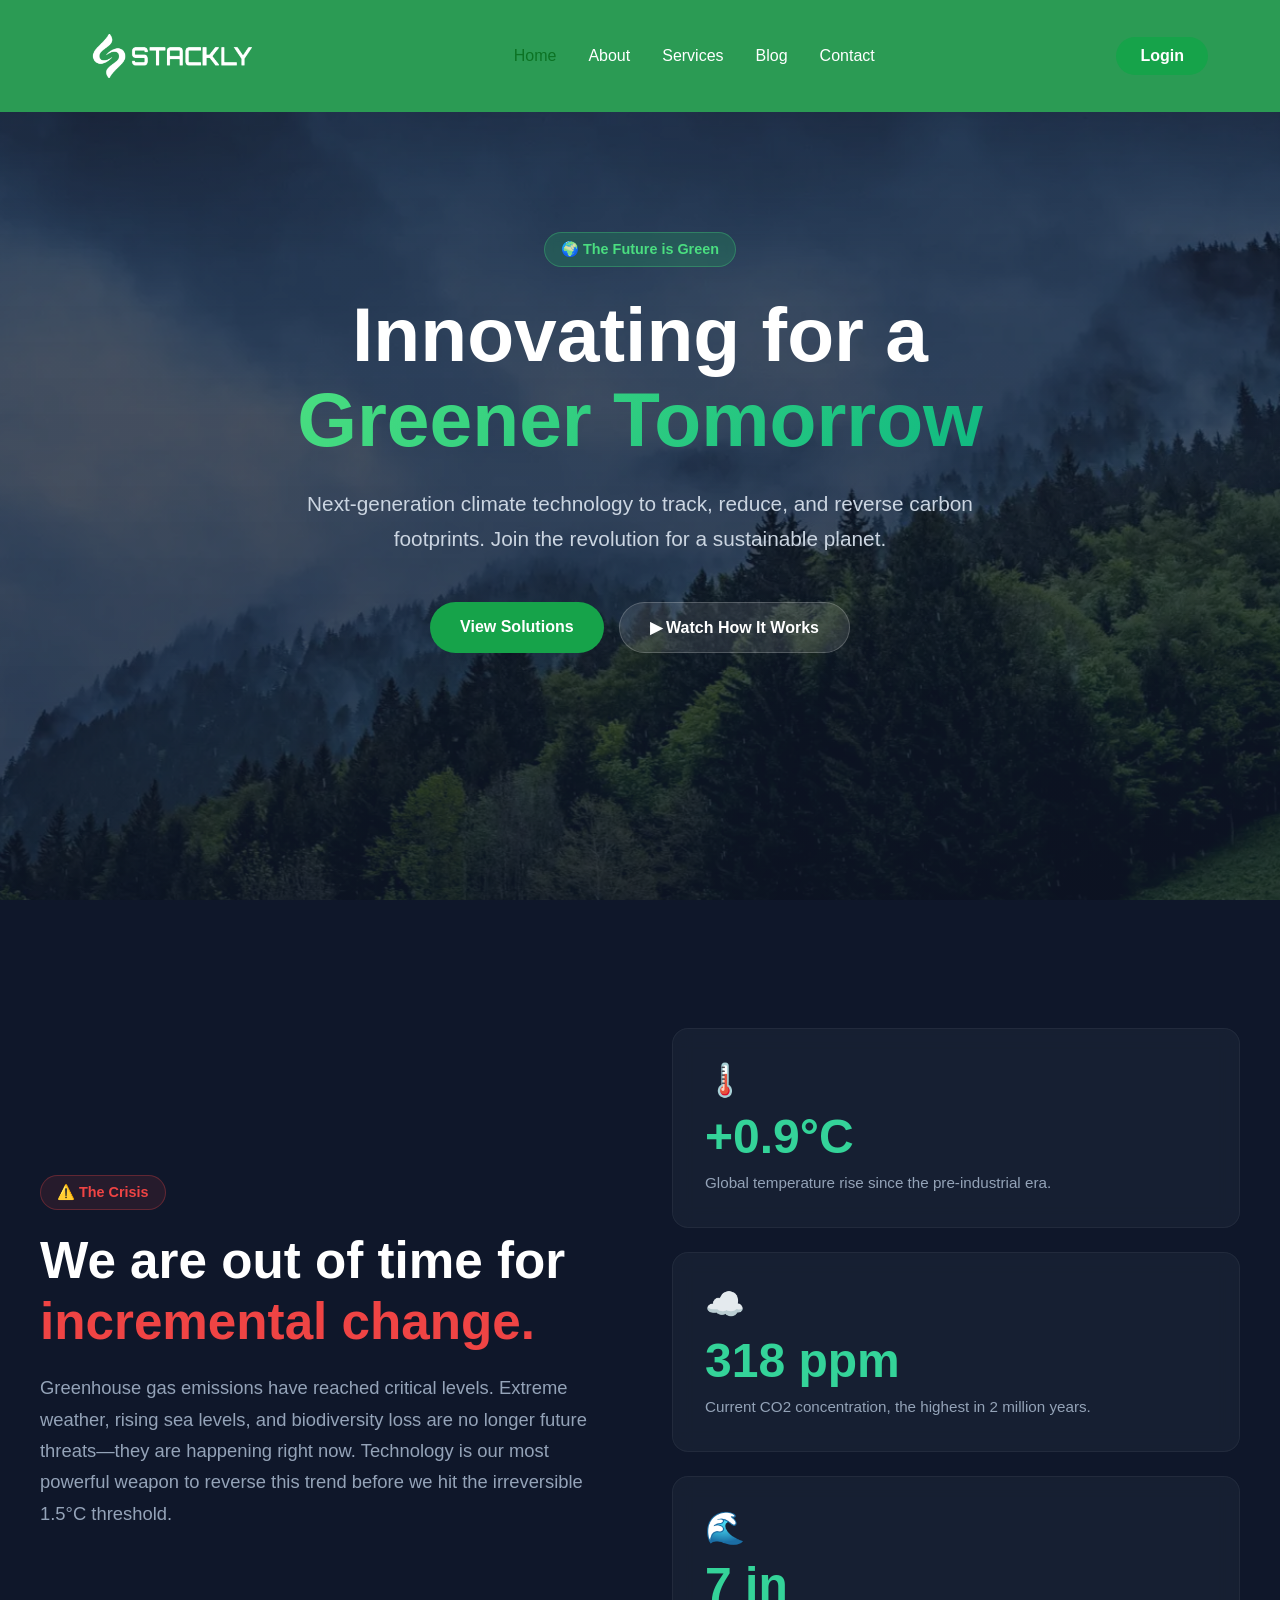
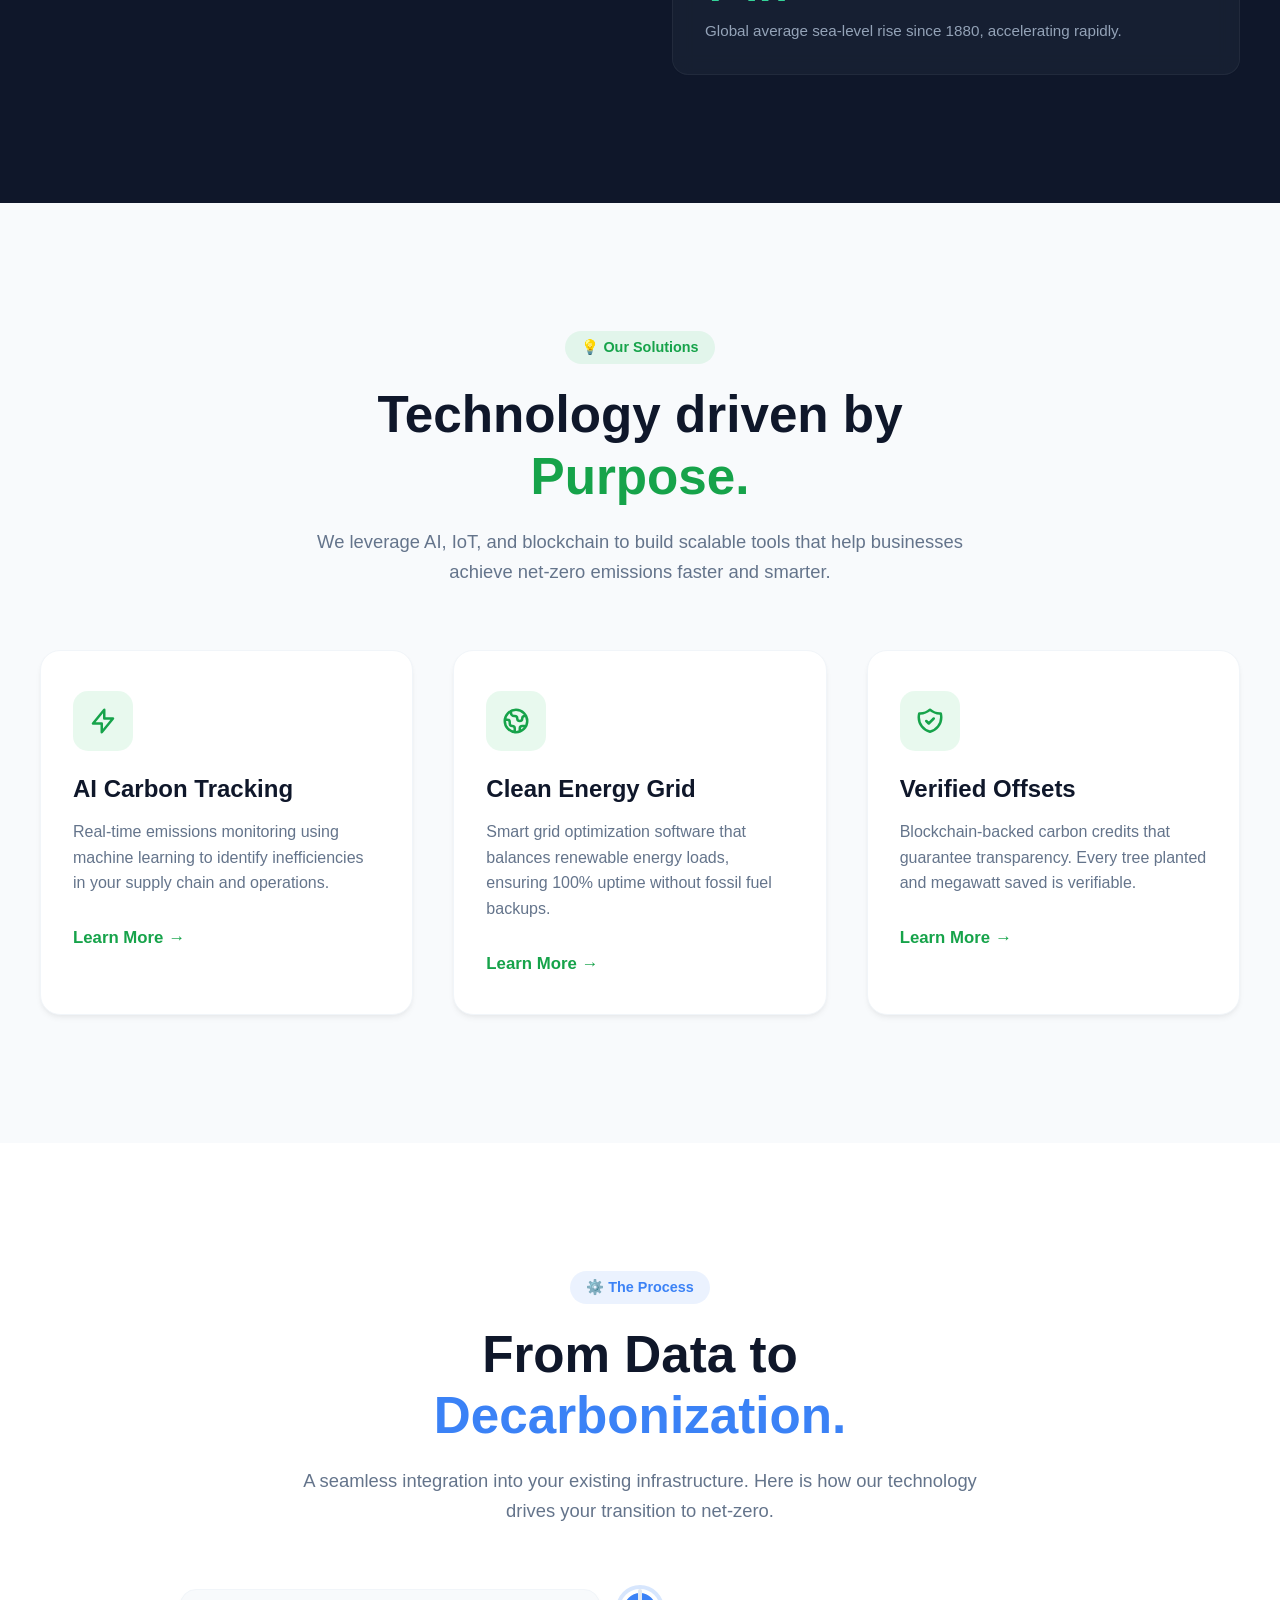
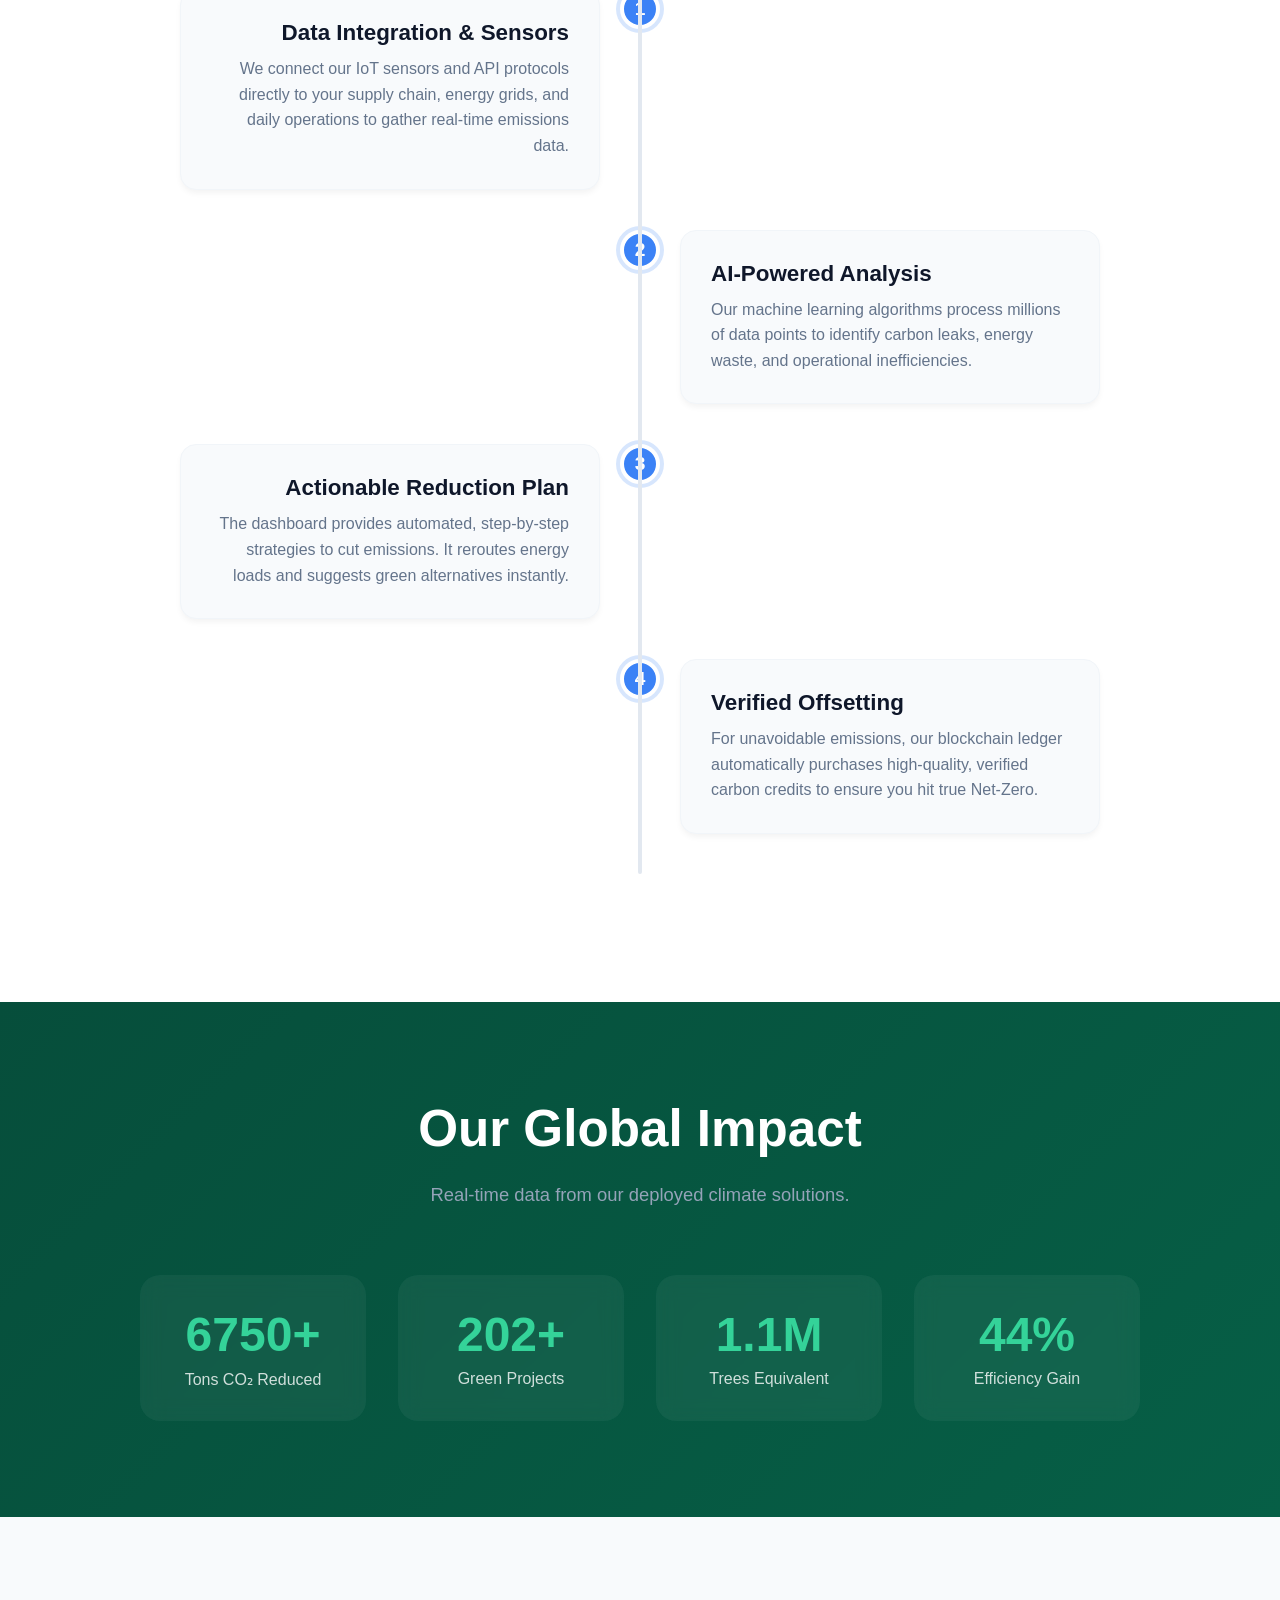
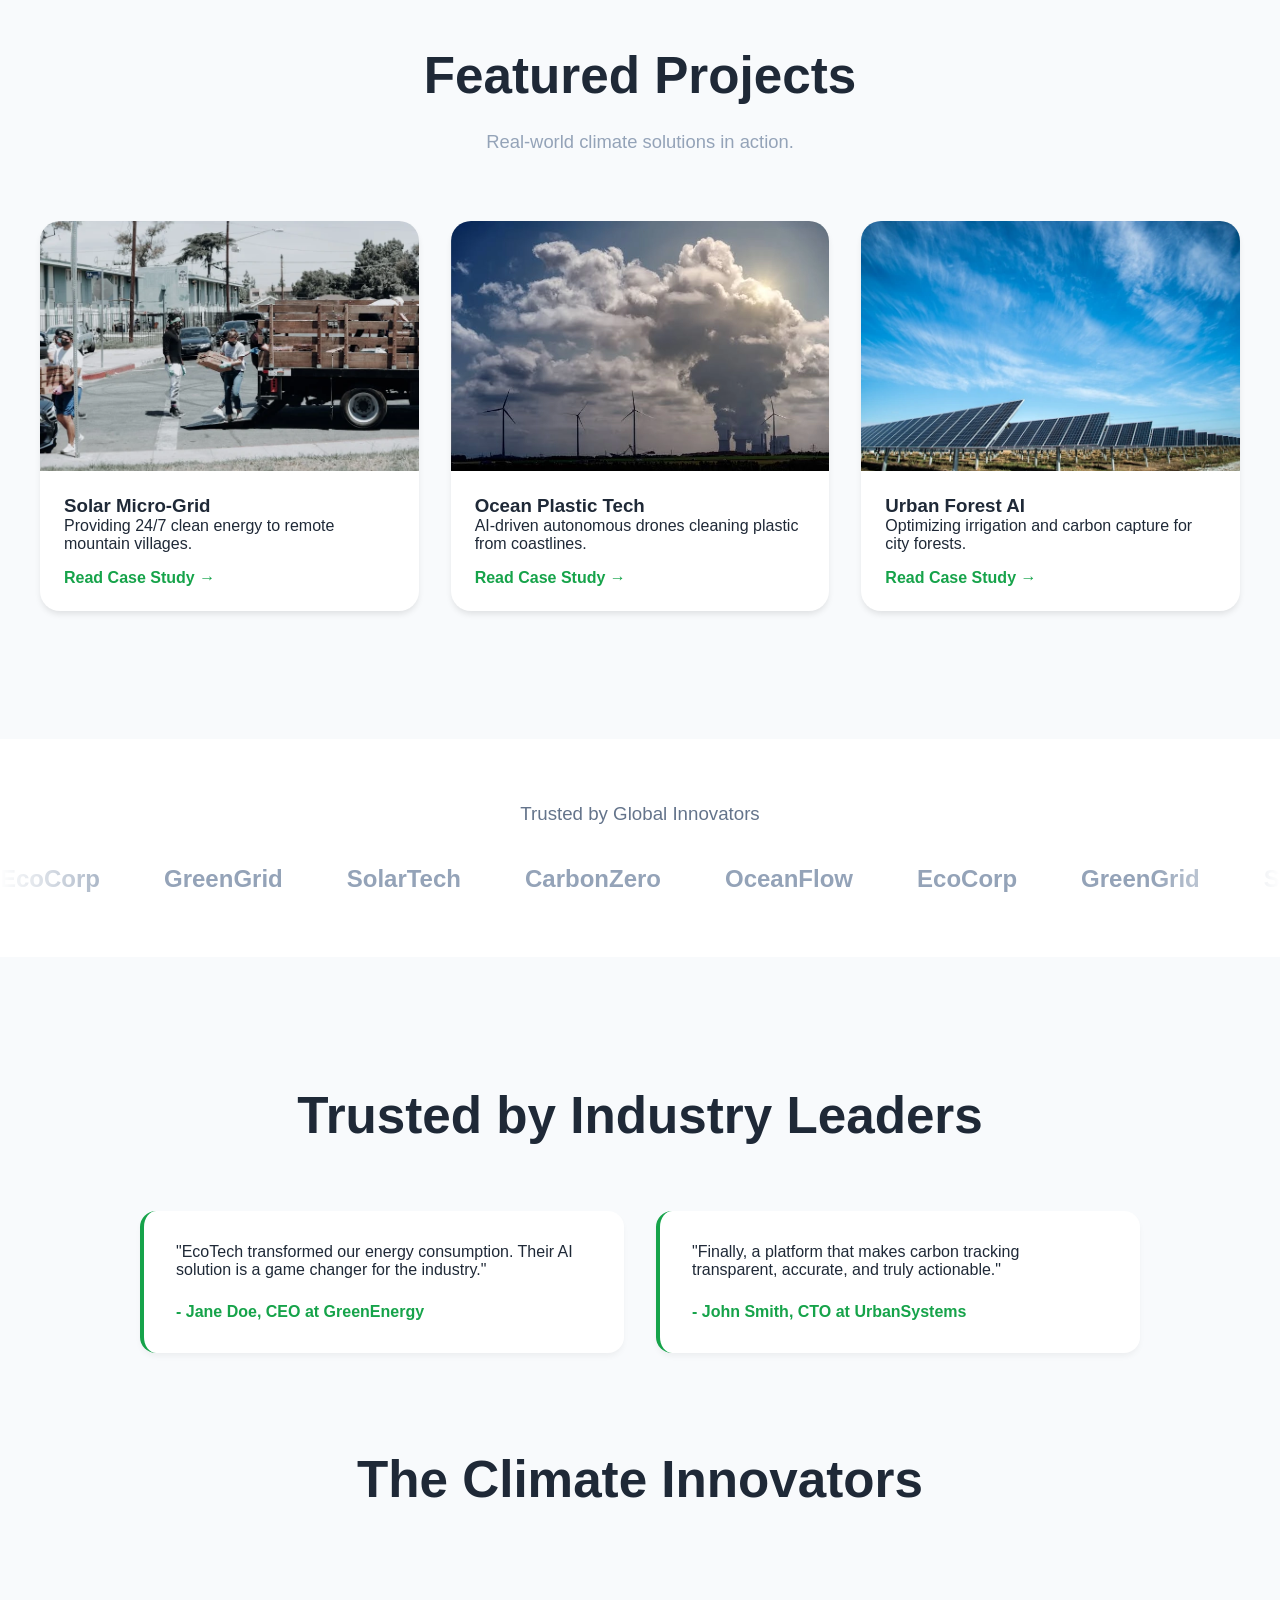
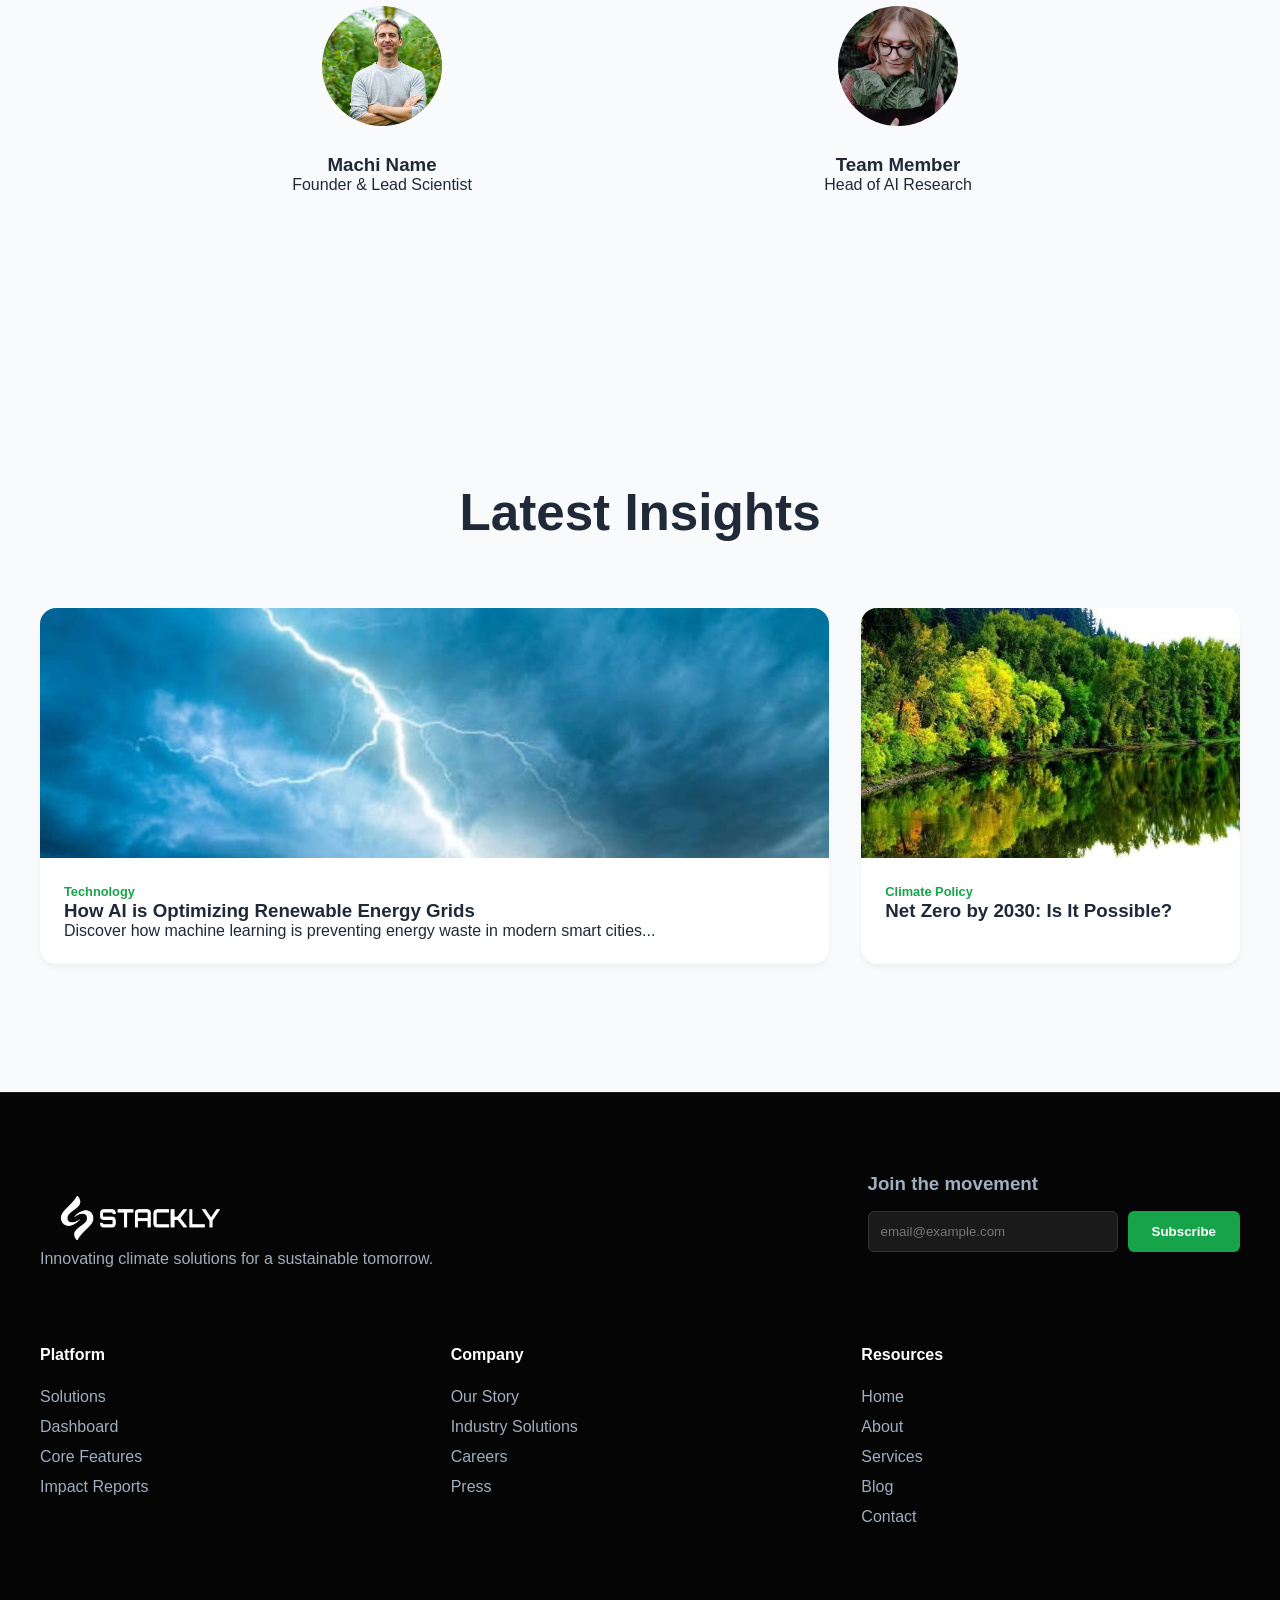
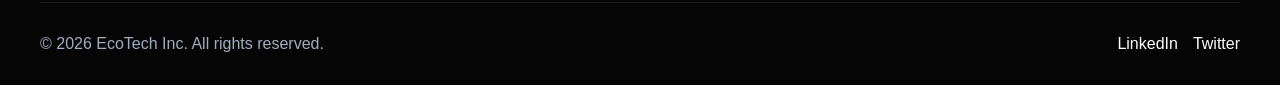
==== index.html @ 602ff300 "Climate Technology" ====
<!DOCTYPE html>
<html lang="en">

<head>
  <meta charset="UTF-8">
  <meta name="viewport" content="width=device-width, initial-scale=1.0">
  <title>ClimateTech | Green Future</title>
  <link rel="stylesheet" href="style.css">
</head>

<body>

  <nav id="navbar">
    <div class="nav-container">
      <a href="index.html" class="logo-container">
        <img src="./asset/Greenlogo.webp" alt="Company Logo" class="logo-img">
      </a>

      <ul class="nav-links">
        <li><a href="index.html" class="nav-link nav-activ">Home</a></li>
        <li><a href="about.html" class="nav-link">About</a></li>
        <li><a href="Services.html" class="nav-link">Services</a></li>
        <li><a href="blog.html" class="nav-link">Blog</a></li>
        <li><a href="Contact.html" class="nav-link">Contact</a></li>
      </ul>

      <a href="login.html" class="btn-primary desktop-btn">Login</a>

      <div class="hamburger" id="hamburger-btn">
        <div class="line"></div>
        <div class="line"></div>
        <div class="line"></div>
      </div>
    </div>

    <div class="mobile-menu" id="mobile-menu">
      <ul>
        <li><a href="index.html">Home</a></li>
        <li><a href="about.html">About</a></li>
        <li><a href="Services.html">Services</a></li>
        <li><a href="blog.html">Blog</a></li>
        <li><a href="Contact.html">Contact</a></li>
        <li><a href="#contact" class="btn-primary mobile-btn">Get Started</a></li>
      </ul>
    </div>
  </nav>


  <section class="hero-section" id="home">


    <div class="hero-bg-slider">

      <div class="slide active" style="background-image: url('./asset/Climate\ 1.webp');"></div>

      <div class="slide" style="background-image: url('./asset/Climate\ 2.webp');"></div>

      <div class="slide" style="background-image: url('./asset/Climate\ 3.webp');"></div>


      <div class="overlay"></div>
    </div>


    <div class="hero-container" id="parallax-content">


      <div class="reveal-wrapper">
        <div class="badge reveal-element">🌍 The Future is Green</div>
      </div>

      <div class="reveal-wrapper">
        <h1 class="title reveal-element delay-1">
          Innovating for a <br />
          <span class="gradient-text">Greener Tomorrow</span>
        </h1>
      </div>

      <div class="reveal-wrapper">
        <p class="subtitle reveal-element delay-2">
          Next-generation climate technology to track, reduce, and reverse carbon footprints. Join the revolution for a
          sustainable planet.
        </p>
      </div>

      <div class="reveal-wrapper">
        <div class="hero-buttons reveal-element delay-3">
          <a href="404.html" class="btn btn-primary glow-effect">View Solutions</a>
          <a href="404.html" class="btn btn-glass">
            ▶ Watch How It Works
          </a>
        </div>
      </div>

    </div>
  </section>


  <section class="problem-section" id="impact">
    <div class="problem-container">


      <div class="problem-text scroll-reveal">
        <div class="badge-warning">⚠️ The Crisis</div>
        <h2 class="section-title">
          We are out of time for <br> <span class="text-red">incremental change.</span>
        </h2>
        <p class="section-description">
          Greenhouse gas emissions have reached critical levels. Extreme weather, rising sea levels, and biodiversity
          loss are no longer future threats—they are happening right now. Technology is our most powerful weapon to
          reverse this trend before we hit the irreversible 1.5°C threshold.
        </p>
      </div>


      <div class="problem-stats">


        <div class="stat-card scroll-reveal delay-1">
          <div class="stat-icon">🌡️</div>
          <div class="stat-number">
            +<span class="counter" data-target="1.2">0</span>°C
          </div>
          <p>Global temperature rise since the pre-industrial era.</p>
        </div>


        <div class="stat-card scroll-reveal delay-2">
          <div class="stat-icon">☁️</div>
          <div class="stat-number">
            <span class="counter" data-target="424">0</span> ppm
          </div>
          <p>Current CO2 concentration, the highest in 2 million years.</p>
        </div>


        <div class="stat-card scroll-reveal delay-3">
          <div class="stat-icon">🌊</div>
          <div class="stat-number">
            <span class="counter" data-target="10">0</span> in
          </div>
          <p>Global average sea-level rise since 1880, accelerating rapidly.</p>
        </div>

      </div>
    </div>
  </section>


  <section class="solutions-section" id="solutions">
    <div class="solutions-container">


      <div class="section-header scroll-reveal">
        <div class="badge-green">💡 Our Solutions</div>
        <h2 class="section-title text-dark">
          Technology driven by <span class="text-green">Purpose.</span>
        </h2>
        <p class="section-description text-gray">
          We leverage AI, IoT, and blockchain to build scalable tools that help businesses achieve net-zero emissions
          faster and smarter.
        </p>
      </div>


      <div class="solutions-grid">


        <div class="solution-card scroll-reveal delay-1">
          <div class="icon-wrapper">
            <svg fill="none" stroke="currentColor" viewBox="0 0 24 24" xmlns="http://www.w3.org/2000/svg">
              <path stroke-linecap="round" stroke-linejoin="round" stroke-width="2" d="M13 10V3L4 14h7v7l9-11h-7z">
              </path>
            </svg>
          </div>
          <h3>AI Carbon Tracking</h3>
          <p>Real-time emissions monitoring using machine learning to identify inefficiencies in your supply chain and
            operations.</p>
          <a href="404.html" class="learn-more">Learn More <span>→</span></a>
        </div>


        <div class="solution-card scroll-reveal delay-2">
          <div class="icon-wrapper">
            <svg fill="none" stroke="currentColor" viewBox="0 0 24 24" xmlns="http://www.w3.org/2000/svg">
              <path stroke-linecap="round" stroke-linejoin="round" stroke-width="2"
                d="M3.055 11H5a2 2 0 012 2v1a2 2 0 002 2 2 2 0 012 2v2.945M8 3.935V5.5A2.5 2.5 0 0010.5 8h.5a2 2 0 012 2 2 2 0 104 0 2 2 0 012-2h1.064M15 20.488V18a2 2 0 012-2h3.064M21 12a9 9 0 11-18 0 9 9 0 0118 0z">
              </path>
            </svg>
          </div>
          <h3>Clean Energy Grid</h3>
          <p>Smart grid optimization software that balances renewable energy loads, ensuring 100% uptime without fossil
            fuel backups.</p>
          <a href="404.html" class="learn-more">Learn More <span>→</span></a>
        </div>


        <div class="solution-card scroll-reveal delay-3">
          <div class="icon-wrapper">
            <svg fill="none" stroke="currentColor" viewBox="0 0 24 24" xmlns="http://www.w3.org/2000/svg">
              <path stroke-linecap="round" stroke-linejoin="round" stroke-width="2"
                d="M9 12l2 2 4-4m5.618-4.016A11.955 11.955 0 0112 2.944a11.955 11.955 0 01-8.618 3.04A12.02 12.02 0 003 9c0 5.591 3.824 10.29 9 11.622 5.176-1.332 9-6.03 9-11.622 0-1.042-.133-2.052-.382-3.016z">
              </path>
            </svg>
          </div>
          <h3>Verified Offsets</h3>
          <p>Blockchain-backed carbon credits that guarantee transparency. Every tree planted and megawatt saved is
            verifiable.</p>
          <a href="404.html" class="learn-more">Learn More <span>→</span></a>
        </div>

      </div>
    </div>
  </section>

  <section class="how-it-works-section" id="process">
    <div class="how-container">


      <div class="section-header scroll-reveal">
        <div class="badge-blue">⚙️ The Process</div>
        <h2 class="section-title text-dark">
          From Data to <span class="text-blue">Decarbonization.</span>
        </h2>
        <p class="section-description text-gray">
          A seamless integration into your existing infrastructure. Here is how our technology drives your transition to
          net-zero.
        </p>
      </div>


      <div class="timeline">


        <div class="timeline-item left scroll-reveal delay-1">
          <div class="timeline-dot">1</div>
          <div class="timeline-content">
            <h3>Data Integration & Sensors</h3>
            <p>We connect our IoT sensors and API protocols directly to your supply chain, energy grids, and daily
              operations to gather real-time emissions data.</p>
          </div>
        </div>


        <div class="timeline-item right scroll-reveal delay-2">
          <div class="timeline-dot">2</div>
          <div class="timeline-content">
            <h3>AI-Powered Analysis</h3>
            <p>Our machine learning algorithms process millions of data points to identify carbon leaks, energy waste,
              and operational inefficiencies.</p>
          </div>
        </div>


        <div class="timeline-item left scroll-reveal delay-3">
          <div class="timeline-dot">3</div>
          <div class="timeline-content">
            <h3>Actionable Reduction Plan</h3>
            <p>The dashboard provides automated, step-by-step strategies to cut emissions. It reroutes energy loads and
              suggests green alternatives instantly.</p>
          </div>
        </div>


        <div class="timeline-item right scroll-reveal delay-4">
          <div class="timeline-dot">4</div>
          <div class="timeline-content">
            <h3>Verified Offsetting</h3>
            <p>For unavoidable emissions, our blockchain ledger automatically purchases high-quality, verified carbon
              credits to ensure you hit true Net-Zero.</p>
          </div>
        </div>

      </div>
    </div>
  </section>


  <section class="impact-section">
    <div class="impact-container">

      <div class="impact-header scroll-reveal">
        <h2 class="section-title">Our Global Impact</h2>
        <p class="section-description">Real-time data from our deployed climate solutions.</p>
      </div>

      <div class="impact-grid">

        <div class="impact-card scroll-reveal">
          <div class="stat-number"><span class="counter" data-target="15000">0</span>+</div>
          <p class="stat-label">Tons CO₂ Reduced</p>
        </div>

        <div class="impact-card scroll-reveal delay-1">
          <div class="stat-number"><span class="counter" data-target="450">0</span>+</div>
          <p class="stat-label">Green Projects</p>
        </div>

        <div class="impact-card scroll-reveal delay-2">
          <div class="stat-number"><span class="counter" data-target="2.5">0</span>M</div>
          <p class="stat-label">Trees Equivalent</p>
        </div>

        <div class="impact-card scroll-reveal delay-3">
          <div class="stat-number"><span class="counter" data-target="98">0</span>%</div>
          <p class="stat-label">Efficiency Gain</p>
        </div>
      </div>
    </div>
  </section>

  <section class="projects-section" id="projects">
    <div class="projects-container">
      <div class="section-header scroll-reveal">
        <h2 class="section-title">Featured Projects</h2>
        <p class="section-description">Real-world climate solutions in action.</p>
      </div>

      <div class="projects-grid">
        <div class="project-card scroll-reveal">
          <div class="project-img" style="background-image: url('./asset/clim1.webp');"></div>
          <div class="project-content">
            <h3>Solar Micro-Grid</h3>
            <p>Providing 24/7 clean energy to remote mountain villages.</p>
            <a href="404.html" class="view-project">Read Case Study →</a>
          </div>
        </div>

        <div class="project-card scroll-reveal delay-1">
          <div class="project-img" style="background-image: url('./asset/clim2.webp');"></div>
          <div class="project-content">
            <h3>Ocean Plastic Tech</h3>
            <p>AI-driven autonomous drones cleaning plastic from coastlines.</p>
            <a href="404.html" class="view-project">Read Case Study →</a>
          </div>
        </div>

        <div class="project-card scroll-reveal delay-2">
          <div class="project-img" style="background-image: url('./asset/clim3.webp');"></div>
          <div class="project-content">
            <h3>Urban Forest AI</h3>
            <p>Optimizing irrigation and carbon capture for city forests.</p>
            <a href="404.html" class="view-project">Read Case Study →</a>
          </div>
        </div>
      </div>
    </div>
  </section>

  <section class="partners-section">
    <div class="partners-container">
      <h3 class="partners-title">Trusted by Global Innovators</h3>

      <div class="marquee-wrapper">
        <div class="marquee-track">
          <div class="logo-item"><span>EcoCorp</span></div>
          <div class="logo-item"><span>GreenGrid</span></div>
          <div class="logo-item"><span>SolarTech</span></div>
          <div class="logo-item"><span>CarbonZero</span></div>
          <div class="logo-item"><span>OceanFlow</span></div>

          <div class="logo-item"><span>EcoCorp</span></div>
          <div class="logo-item"><span>GreenGrid</span></div>
          <div class="logo-item"><span>SolarTech</span></div>
          <div class="logo-item"><span>CarbonZero</span></div>
          <div class="logo-item"><span>OceanFlow</span></div>
        </div>
      </div>
    </div>
  </section>

  <section class="trust-section" id="about">
    <div class="trust-container">

      <div class="section-header scroll-reveal">
        <h2 class="section-title">Trusted by Industry Leaders</h2>
      </div>

      <div class="trust-grid">
        <div class="trust-card scroll-reveal">
          <p>"EcoTech transformed our energy consumption. Their AI solution is a game changer for the industry."</p>
          <div class="author">- Jane Doe, CEO at GreenEnergy</div>
        </div>
        <div class="trust-card scroll-reveal delay-1">
          <p>"Finally, a platform that makes carbon tracking transparent, accurate, and truly actionable."</p>
          <div class="author">- John Smith, CTO at UrbanSystems</div>
        </div>
      </div>

      <div class="section-header scroll-reveal" style="margin-top: 6rem;">
        <h2 class="section-title">The Climate Innovators</h2>
      </div>

      <div class="team-grid">
        <div class="team-member scroll-reveal">
          <div class="member-img"><img src="./asset/clim4.webp" alt=""></div>
          <h3>Machi Name</h3>
          <p>Founder & Lead Scientist</p>
        </div>
        <div class="team-member scroll-reveal delay-1">
          <div class="member-img"><img src="./asset/clim5.webp" alt=""></div>
          <h3>Team Member</h3>
          <p>Head of AI Research</p>
        </div>
      </div>
    </div>
  </section>

  <section class="blog-section" id="blog">
    <div class="blog-container">
      <div class="section-header scroll-reveal">
        <h2 class="section-title">Latest Insights</h2>
      </div>

      <div class="blog-grid">
        <article class="blog-card featured scroll-reveal">
          <div class="blog-img" style="background-image: url('./asset/clim6.webp');"></div>
          <div class="blog-content">
            <span class="category">Technology</span>
            <h3>How AI is Optimizing Renewable Energy Grids</h3>
            <p>Discover how machine learning is preventing energy waste in modern smart cities...</p>
          </div>
        </article>

        <article class="blog-card scroll-reveal delay-1">
          <div class="blog-img" style="background-image: url('./asset/clim7.webp');"></div>
          <div class="blog-content">
            <span class="category">Climate Policy</span>
            <h3>Net Zero by 2030: Is It Possible?</h3>
          </div>
        </article>

      </div>
    </div>
  </section>

  <footer class="footer-section">
    <div class="footer-container">


      <div class="footer-top">
        <div class="brand-side">
          <a href="index.html" class="logo-container">
            <img src="./asset/Greenlogo.webp" alt="Company Logo" class="logo-img">
          </a>
          <p>Innovating climate solutions for a sustainable tomorrow.</p>
        </div>

        <div class="newsletter-side">
          <h3>Join the movement</h3>
          <form id="newsletter-form" class="newsletter-form">
            <input type="email" id="email-input" placeholder="email@example.com" required>
            <button type="submit">Subscribe</button>
          </form>

          <p id="form-message" style="margin-top: 10px; font-size: 0.9rem;"></p>
        </div>
      </div>


      <div class="footer-middle">
        <div class="link-group">
          <h4>Platform</h4>
          <a href="404.html">Solutions</a>
          <a href="404.html">Dashboard</a>
          <a href="404.html">Core Features</a>
          <a href="404.html">Impact Reports</a>
        </div>
        <div class="link-group">
          <h4>Company</h4>
          <a href="404.html">Our Story</a>
          <a href="404.html">Industry Solutions</a>
          <a href="404.html">Careers</a>
          <a href="404.html">Press</a>
        </div>
        <div class="link-group">
          <h4>Resources</h4>
          <a href="index.html">Home</a>
          <a href="about.html">About</a>
          <a href="Services.html">Services</a>
          <a href="blog.html">Blog</a>
          <a href="Contact.html">Contact</a>
        </div>
      </div>

      <!-- Bottom Part -->
      <div class="footer-bottom">
        <p>&copy; 2026 EcoTech Inc. All rights reserved.</p>
        <div class="social-links">
          <a href="404.html">LinkedIn</a>
          <a href="404.html">Twitter</a>
        </div>
      </div>
    </div>
  </footer>

  <script>

    document.addEventListener("DOMContentLoaded", () => {


      const slides = document.querySelectorAll('.slide');
      let currentSlide = 0;

      function nextSlide() {

        slides[currentSlide].classList.remove('active');


        currentSlide = (currentSlide + 1) % slides.length;


        slides[currentSlide].classList.add('active');
      }


      setInterval(nextSlide, 5000);



      const heroSection = document.querySelector(".hero-section");
      const content = document.getElementById("parallax-content");

      if (window.innerWidth > 768) {
        heroSection.addEventListener("mousemove", (e) => {

          const width = window.innerWidth;
          const height = window.innerHeight;
          const mouseX = e.clientX;
          const mouseY = e.clientY;


          const rotateX = ((mouseY / height) - 0.5) * -10;
          const rotateY = ((mouseX / width) - 0.5) * 10;

          // Apply the 3D rotation to the text container
          content.style.transform = `rotateX(${rotateX}deg) rotateY(${rotateY}deg)`;
          content.style.transition = `transform 0.1s ease-out`;
        });


        heroSection.addEventListener("mouseleave", () => {
          content.style.transform = `rotateX(0deg) rotateY(0deg)`;
          content.style.transition = `transform 0.5s ease-out`;
        });
      }
    });


    document.addEventListener("DOMContentLoaded", () => {


      const revealElements = document.querySelectorAll(".scroll-reveal");

      const revealOptions = {
        threshold: 0.2,
        rootMargin: "0px 0px -50px 0px"
      };

      const revealOnScroll = new IntersectionObserver(function (entries, observer) {
        entries.forEach(entry => {
          if (!entry.isIntersecting) {
            return;
          } else {

            entry.target.classList.add("in-view");


            const counters = entry.target.querySelectorAll(".counter");
            counters.forEach(counter => animateCounter(counter));


            observer.unobserve(entry.target);
          }
        });
      }, revealOptions);

      revealElements.forEach(el => {
        revealOnScroll.observe(el);
      });


      function animateCounter(counter) {
        const target = parseFloat(counter.getAttribute("data-target"));
        const duration = 2000;
        const frameRate = 1000 / 60;
        const totalFrames = Math.round(duration / frameRate);
        const increment = target / totalFrames;
        let currentNumber = 0;


        const isDecimal = target % 1 !== 0;

        const counterInterval = setInterval(() => {
          currentNumber += increment;

          if (currentNumber >= target) {

            counter.innerText = target;
            clearInterval(counterInterval);
          } else {

            counter.innerText = isDecimal ? currentNumber.toFixed(1) : Math.floor(currentNumber);
          }
        }, frameRate);
      }

    });


  </script>

  <script src="main.js"></script>
</body>

</html>
---- style.css ----
* {
    margin: 0;
    padding: 0;
    box-sizing: border-box;
    font-family: 'Segoe UI', Tahoma, Geneva, Verdana, sans-serif;
}

:root {
    --primary-green: #16a34a;

    --dark-green: #15803d;
    --text-dark: #1f2937;
    --text-light: #6b7280;
    --bg-light: #f9fafb;
}

body {
    background-color: var(--bg-light);
    color: var(--text-dark);
}

nav {
    position: fixed;
    top: 0;
    width: 100%;
    padding: 1.5rem 0;
    transition: all 0.3s ease;
    z-index: 100;
    background-color: #2b9b54;

}


nav.scrolled {
    background: rgba(255, 255, 255, 0.9);
    backdrop-filter: blur(10px);
    padding: 1rem 0;
    box-shadow: 0 4px 6px -1px rgba(0, 0, 0, 0.1);
}

nav.scrolled .nav-links a {
    color: #0f172a !important;
}

nav.scrolled .nav-links .nav-activ {
    color: #298d40 !important;
}

.nav-container {
    max-width: 1200px;
    margin: 0 auto;
    padding: 0 2rem;
    display: flex;
    justify-content: space-between;
    align-items: center;

}



.logo-container {
    display: flex;
    align-items: center;
    justify-content: flex-start;
    padding: 10px 20px;
}


.logo-img {
    width: 160px;
    transition: transform 0.3s ease;
    filter: brightness(0) invert(1);
}

nav.scrolled .logo-img {
    filter: brightness(1) invert(0);

}


.logo-img:hover {
    transform: scale(1.05);
    cursor: pointer;
}

.nav-links {
    display: flex;
    list-style: none;
    gap: 2rem;
}

.nav-activ {
    color: #0c7324 !important;
}

.nav-links a {
    text-decoration: none;
    color: var(--text-light);
    font-weight: 500;
    transition: color 0.3s ease;
    color: white;
}

.nav-links a:hover {
    color: rgb(5, 91, 4);
}


.btn-primary {
    background-color: var(--primary-green);
    color: white;
    padding: 0.6rem 1.5rem;
    border-radius: 50px;
    text-decoration: none;
    font-weight: 600;
    transition: all 0.3s ease;
    display: inline-block;
}

.btn-primary:hover {
    background-color: var(--dark-green);
    box-shadow: 0 4px 14px rgba(22, 163, 74, 0.4);
    transform: translateY(-2px);
}


.hamburger {
    display: none;
    cursor: pointer;
    flex-direction: column;
    gap: 5px;
}

.hamburger .line {
    width: 25px;
    height: 3px;
    background-color: var(--text-dark);
    transition: all 0.3s ease;
}


.mobile-menu {
    position: absolute;
    top: 100%;
    left: 0;
    width: 100%;
    text-align: center;
    background: white;
    box-shadow: 0 10px 15px -3px rgba(0, 0, 0, 0.1);
    height: 0;
    overflow: hidden;
    transition: max-height 0.4s ease-in-out;
}

.mobile-menu.open {
    height: 100vh;

}

.mobile-menu ul {
    list-style: none;
    padding: 1rem 2rem;
    display: flex;
    flex-direction: column;
    gap: 1.5rem;
}

.mobile-menu a {
    text-decoration: none;
    color: var(--text-dark);
    font-size: 1.2rem;
    font-weight: 500;
}


.hamburger.toggle .line:nth-child(1) {
    transform: translateY(8px) rotate(45deg);
}

.hamburger.toggle .line:nth-child(2) {
    opacity: 0;
}

.hamburger.toggle .line:nth-child(3) {
    transform: translateY(-8px) rotate(-45deg);
}



@media (max-width: 768px) {

    .nav-links,
    .desktop-btn {
        display: none;
    }

    .hamburger {
        display: flex;
    }

}


.hero-section {
    position: relative;
    height: 100vh;
    display: flex;
    align-items: center;
    justify-content: center;
    overflow: hidden;

    padding: 0 20px;
}


.hero-bg-slider {
    position: absolute;
    top: 0;
    left: 0;
    width: 100%;
    height: 100%;
    z-index: 1;
}

.slide {
    position: absolute;
    top: 0;
    left: 0;
    width: 100%;
    height: 100%;
    background-size: cover;
    background-position: center;
    opacity: 0;

    transition: opacity 1.5s ease-in-out;
    transform: scale(1);
}

.slide.active {
    opacity: 1;

    animation: slowZoom 8s linear forwards;
}

@keyframes slowZoom {
    0% {
        transform: scale(1);
    }

    100% {
        transform: scale(1.1);
    }
}


.overlay {
    position: absolute;
    inset: 0;
    background: linear-gradient(to bottom, rgba(15, 23, 42, 0.7), rgba(15, 23, 42, 0.8));
    z-index: 2;
}


.hero-container {
    max-width: 1000px;
    width: 100%;
    position: relative;
    z-index: 10;
    text-align: center;

    perspective: 1000px;
}


.reveal-wrapper {
    overflow: hidden;

    margin-bottom: 15px;
}

.reveal-element {
    transform: translateY(120%);
    opacity: 0;
    animation: revealText 1.2s cubic-bezier(0.77, 0, 0.175, 1) forwards;
}

@keyframes revealText {
    0% {
        transform: translateY(120%);
        opacity: 0;
    }

    100% {
        transform: translateY(0);
        opacity: 1;
    }
}


.delay-1 {
    animation-delay: 0.2s;
}

.delay-2 {
    animation-delay: 0.4s;
}

.delay-3 {
    animation-delay: 0.6s;
}


.badge {
    display: inline-block;
    padding: 8px 16px;
    background: rgba(34, 197, 94, 0.2);
    color: #4ade80;
    border-radius: 50px;
    font-weight: 600;
    font-size: 0.9rem;
    border: 1px solid rgba(74, 222, 128, 0.3);
    backdrop-filter: blur(5px);
}

.title {
    font-size: clamp(2.8rem, 6vw, 5.5rem);
    font-weight: 800;
    color: #ffffff;
    line-height: 1.1;
    margin-top: 10px;
}

.gradient-text {
    background: linear-gradient(135deg, #4ade80, #10b981, #34d399);
    -webkit-background-clip: text;
    -webkit-text-fill-color: transparent;
    background-size: 200% 200%;
    animation: gradientFlow 4s ease infinite;
}

.subtitle {
    font-size: clamp(1.1rem, 2vw, 1.3rem);
    color: #cbd5e1;
    max-width: 700px;
    margin: 10px auto 30px auto;
    line-height: 1.7;
}


.hero-buttons {
    display: flex;
    gap: 15px;
    justify-content: center;
    flex-wrap: wrap;
}

.btn {
    padding: 15px 30px;
    border-radius: 50px;
    font-weight: 600;
    text-decoration: none;
    transition: all 0.3s ease;
    display: flex;
    align-items: center;
    gap: 8px;
}

.btn-primary {
    background: #16a34a;
    color: white;
}

.btn-primary:hover {
    background: #15803d;
    box-shadow: 0 10px 20px rgba(22, 163, 74, 0.4);
    transform: translateY(-3px);
}


.btn-glass {
    background: rgba(255, 255, 255, 0.1);
    color: white;
    border: 1px solid rgba(255, 255, 255, 0.2);
    backdrop-filter: blur(10px);
}

.btn-glass:hover {
    background: rgba(255, 255, 255, 0.2);
    border-color: #4ade80;
    color: #4ade80;
    transform: translateY(-3px);
}


.problem-section {
    background-color: #0f172a;

    padding: 8rem 2rem;
    color: white;
    overflow: hidden;
}

.problem-container {
    max-width: 1200px;
    margin: 0 auto;
    display: flex;
    align-items: center;
    justify-content: space-between;
    gap: 4rem;
}


.problem-text {
    flex: 1;
}

.badge-warning {
    display: inline-block;
    padding: 8px 16px;
    background: rgba(239, 68, 68, 0.1);
    color: #ef4444;
    border-radius: 50px;
    font-weight: 600;
    font-size: 0.9rem;
    border: 1px solid rgba(239, 68, 68, 0.3);
    margin-bottom: 20px;
}

.section-title {
    font-size: clamp(2.5rem, 4vw, 3.5rem);
    font-weight: 800;
    line-height: 1.2;
    margin-bottom: 20px;
}

.text-red {
    color: #ef4444;
}

.section-description {
    font-size: 1.15rem;
    color: #94a3b8;
    line-height: 1.7;
}


.problem-stats {
    flex: 1;
    display: flex;
    flex-direction: column;
    gap: 1.5rem;
}

.stat-card {
    background: rgba(30, 41, 59, 0.5);
    border: 1px solid rgba(255, 255, 255, 0.05);
    padding: 2rem;
    border-radius: 16px;
    backdrop-filter: blur(10px);
    display: flex;
    flex-direction: column;
    transition: transform 0.3s ease, border-color 0.3s ease;
}

.stat-card:hover {
    transform: translateX(-10px);

    border-color: rgba(239, 68, 68, 0.4);

    background: rgba(30, 41, 59, 0.8);
}

.stat-icon {
    font-size: 2rem;
    margin-bottom: 10px;
}

.stat-number {
    font-size: 2.5rem;
    font-weight: 800;
    color: #f8fafc;
    margin-bottom: 5px;
}

.stat-card p {
    color: #94a3b8;
    font-size: 0.95rem;
    line-height: 1.5;
}


.scroll-reveal {
    opacity: 0;
    transform: translateY(50px);
    transition: opacity 0.8s ease-out, transform 0.8s ease-out;
}

.scroll-reveal.in-view {
    opacity: 1;
    transform: translateY(0);
}


@media (max-width: 992px) {
    .problem-container {
        flex-direction: column;
    }

    .stat-card:hover {
        transform: translateY(-10px);

    }
}


.solutions-section {
    background-color: #f8fafc;
    padding: 8rem 2rem;
}

.solutions-container {
    max-width: 1200px;
    margin: 0 auto;
}


.section-header {
    text-align: center;
    max-width: 700px;
    margin: 0 auto 4rem auto;
}

.badge-green {
    display: inline-block;
    padding: 8px 16px;
    background: rgba(34, 197, 94, 0.1);
    color: #16a34a;
    border-radius: 50px;
    font-weight: 600;
    font-size: 0.9rem;
    margin-bottom: 20px;
}

.text-dark {
    color: #0f172a;
}

.text-green {
    color: #16a34a;
}

.text-gray {
    color: #64748b;
    font-size: 1.15rem;
    line-height: 1.6;
    margin-top: 15px;
}


.solutions-grid {
    display: grid;
    grid-template-columns: repeat(auto-fit, minmax(320px, 1fr));
    gap: 2.5rem;
}


.solution-card {
    background: #ffffff;
    border-radius: 20px;
    padding: 2.5rem 2rem;
    box-shadow: 0 4px 6px -1px rgba(0, 0, 0, 0.05), 0 2px 4px -1px rgba(0, 0, 0, 0.03);
    border: 1px solid #f1f5f9;
    transition: all 0.4s cubic-bezier(0.165, 0.84, 0.44, 1);
    position: relative;
    overflow: hidden;
}

.solution-card::before {
    content: '';
    position: absolute;
    top: 0;
    left: 0;
    width: 100%;
    height: 4px;
    background: linear-gradient(90deg, #16a34a, #10b981);
    transform: scaleX(0);
    transform-origin: left;
    transition: transform 0.4s ease;
}


.solution-card:hover {
    transform: translateY(-10px);
    box-shadow: 0 20px 25px -5px rgba(0, 0, 0, 0.1), 0 10px 10px -5px rgba(0, 0, 0, 0.04);
}

.solution-card:hover::before {
    transform: scaleX(1);
}

.icon-wrapper {
    width: 60px;
    height: 60px;
    background: rgba(34, 197, 94, 0.1);
    border-radius: 15px;
    display: flex;
    align-items: center;
    justify-content: center;
    margin-bottom: 1.5rem;
    color: #16a34a;
    transition: transform 0.3s ease;
}

.icon-wrapper svg {
    width: 30px;
    height: 30px;
}

.solution-card:hover .icon-wrapper {
    transform: scale(1.1) rotate(5deg);
    background: #16a34a;
    color: white;
}

.solution-card h3 {
    font-size: 1.5rem;
    font-weight: 700;
    color: #0f172a;
    margin-bottom: 1rem;
}

.solution-card p {
    color: #64748b;
    line-height: 1.6;
    margin-bottom: 2rem;
}

.learn-more {
    display: inline-flex;
    align-items: center;
    gap: 5px;
    color: #16a34a;
    font-weight: 600;
    text-decoration: none;
    font-size: 1.05rem;
}

.learn-more span {
    transition: transform 0.3s ease;
}

.solution-card:hover .learn-more span {
    transform: translateX(5px);

}

@media (max-width: 768px) {

    .solutions-section {
        padding: 4rem 1.25rem;
    }


    .section-header {
        margin-bottom: 2.5rem;
    }

    .section-description {
        font-size: 1rem;

    }


    .solutions-grid {
        grid-template-columns: 1fr;
        gap: 1.5rem;

    }


    .solution-card {
        padding: 1.8rem 1.5rem;
    }


    .icon-wrapper {
        width: 50px;
        height: 50px;
        margin-bottom: 1.2rem;
    }

    .icon-wrapper svg {
        width: 24px;
        height: 24px;
    }


    .solution-card:hover {
        transform: none;
    }
}


.how-it-works-section {
    background-color: #ffffff;

    padding: 8rem 2rem;
    position: relative;
}

.how-container {
    max-width: 1000px;
    margin: 0 auto;
}


.badge-blue {
    display: inline-block;
    padding: 8px 16px;
    background: rgba(59, 130, 246, 0.1);
    color: #3b82f6;
    border-radius: 50px;
    font-weight: 600;
    font-size: 0.9rem;
    margin-bottom: 20px;
}

.text-blue {
    color: #3b82f6;
}


.timeline {
    position: relative;
    max-width: 100%;
    margin: 4rem auto 0;
}

.timeline::after {
    content: '';
    position: absolute;
    width: 4px;
    background: #e2e8f0;
    top: 0;
    bottom: 0;
    left: 50%;
    margin-left: -2px;
    border-radius: 4px;
}


.timeline-item {
    padding: 10px 40px;
    position: relative;
    background-color: inherit;
    width: 50%;
}


.timeline-item.left {
    left: 0;
    text-align: right;
}

.timeline-item.right {
    left: 50%;
    text-align: left;
}

.timeline-dot {
    position: absolute;
    width: 40px;
    height: 40px;
    right: -20px;
    background-color: #3b82f6;
    border: 4px solid #ffffff;
    top: 15px;
    border-radius: 50%;
    z-index: 1;
    display: flex;
    align-items: center;
    justify-content: center;
    color: white;
    font-weight: bold;
    font-size: 1.2rem;
    box-shadow: 0 0 0 4px rgba(59, 130, 246, 0.2);
    transition: all 0.3s ease;
}


.timeline-item.right .timeline-dot {
    left: -20px;
}


.timeline-item:hover .timeline-dot {
    transform: scale(1.2);
    background-color: #1d4ed8;
    box-shadow: 0 0 15px rgba(59, 130, 246, 0.6);
}


.timeline-content {
    padding: 30px;
    background: #f8fafc;
    position: relative;
    border-radius: 16px;
    border: 1px solid #f1f5f9;
    box-shadow: 0 4px 6px -1px rgba(0, 0, 0, 0.05);
    transition: transform 0.3s ease, box-shadow 0.3s ease;
}

.timeline-item:hover .timeline-content {
    transform: translateY(-5px);
    box-shadow: 0 10px 15px -3px rgba(0, 0, 0, 0.1);
}

.timeline-content h3 {
    font-size: 1.4rem;
    font-weight: 700;
    color: #0f172a;
    margin-bottom: 10px;
}

.timeline-content p {
    color: #64748b;
    line-height: 1.6;
}


.delay-4 {
    animation-delay: 0.8s;
}




.how-it-works-section {
    background-color: #ffffff;
    padding: 8rem 2rem;
    position: relative;
    overflow: hidden;

}

.how-container {
    max-width: 1000px;
    margin: 0 auto;
}

.badge-blue {
    display: inline-block;
    padding: 8px 16px;
    background: rgba(59, 130, 246, 0.1);
    color: #3b82f6;
    border-radius: 50px;
    font-weight: 600;
    font-size: 0.9rem;
    margin-bottom: 20px;
}

.text-blue {
    color: #3b82f6;
}


.timeline {
    position: relative;
    max-width: 100%;
    margin: 4rem auto 0;
}

.timeline::after {
    content: '';
    position: absolute;
    width: 4px;
    background: #e2e8f0;
    top: 0;
    bottom: 0;
    left: 50%;
    margin-left: -2px;
    border-radius: 4px;
}

.timeline-item {
    padding: 0 40px 40px 40px;

    position: relative;
    width: 50%;
}

.timeline-item.left {
    left: 0;
    text-align: right;
}

.timeline-item.right {
    left: 50%;
    text-align: left;
}

.timeline-dot {
    position: absolute;
    width: 40px;
    height: 40px;
    background-color: #3b82f6;
    border: 4px solid #ffffff;
    border-radius: 50%;
    z-index: 1;
    display: flex;
    align-items: center;
    justify-content: center;
    color: white;
    font-weight: bold;
    font-size: 1.2rem;
    box-shadow: 0 0 0 4px rgba(59, 130, 246, 0.2);
    top: 0;

}


.timeline-item.left .timeline-dot {
    right: -20px;
}

.timeline-item.right .timeline-dot {
    left: -20px;
}


.timeline-content {
    padding: 30px;
    background: #f8fafc;
    border-radius: 16px;
    border: 1px solid #f1f5f9;
    box-shadow: 0 4px 6px -1px rgba(0, 0, 0, 0.05);
}

.timeline-content h3 {
    font-size: 1.4rem;
    font-weight: 700;
    color: #0f172a;
    margin-bottom: 10px;
}

.timeline-content p {
    color: #64748b;
    line-height: 1.6;
}


@media screen and (max-width: 768px) {

    .how-it-works-section {
        padding: 4rem 1.25rem;
    }

    .timeline {
        margin-top: 2rem;
    }


    .timeline::after {
        left: 20px;
        margin-left: 0;

    }


    .timeline-item,
    .timeline-item.left,
    .timeline-item.right {
        width: 100%;
        left: 0;
        text-align: left;
        padding: 0 0 2rem 60px;

    }


    .timeline-item.left .timeline-dot,
    .timeline-item.right .timeline-dot {
        left: 0;
        right: auto;
        top: 0;
    }

    .timeline-content {
        padding: 1.5rem;
    }

    .timeline-content h3 {
        font-size: 1.25rem;
    }
}


.impact-section {
    background: linear-gradient(135deg, #064e3b 0%, #065f46 100%);
    padding: 6rem 2rem;
    color: white;
    text-align: center;
}

.impact-container {
    max-width: 1000px;
    margin: 0 auto;
}

.impact-header {
    margin-bottom: 4rem;
}


.impact-grid {
    display: flex;
    flex-wrap: wrap;
    justify-content: center;
    gap: 2rem;
}

.impact-card {
    flex: 1 1 200px;
    padding: 2rem;
    background: rgba(255, 255, 255, 0.05);
    border-radius: 20px;
    backdrop-filter: blur(10px);
}

.stat-number {
    font-size: 3rem;
    font-weight: 800;
    margin-bottom: 0.5rem;
    color: #34d399;
}

.stat-label {
    font-size: 1rem;
    opacity: 0.8;
}


@media (max-width: 768px) {
    .impact-grid {
        gap: 1rem;
    }

    .impact-card {
        flex: 1 1 40%;
        padding: 1.5rem;
    }

    .stat-number {
        font-size: 2.2rem;
    }
}

@media (max-width: 480px) {
    .impact-card {
        flex: 1 1 100%;

    }
}


.projects-section {
    padding: 8rem 2rem;
    background-color: #f8fafc;
}

.projects-container {
    max-width: 1200px;
    margin: 0 auto;
}


.projects-grid {
    display: grid;
    grid-template-columns: repeat(3, 1fr);
    gap: 2rem;
}

.project-card {
    background: white;
    border-radius: 20px;
    overflow: hidden;
    transition: transform 0.3s ease;
    box-shadow: 0 4px 6px -1px rgba(0, 0, 0, 0.1);
}

.project-img {
    height: 250px;
    background-size: cover;
    background-position: center;
}

.project-content {
    padding: 1.5rem;
}

.view-project {
    display: block;
    margin-top: 1rem;
    color: #16a34a;
    font-weight: 600;
}


@media (max-width: 992px) {
    .projects-grid {
        grid-template-columns: none;

        grid-auto-flow: column;

        grid-auto-columns: 80%;

        overflow-x: auto;

        scroll-snap-type: x mandatory;

        padding-bottom: 2rem;
        gap: 1rem;
    }

    .project-card {
        scroll-snap-align: center;

    }
}


.partners-section {
    padding: 4rem 0;
    background-color: #ffffff;
    overflow: hidden;

}

.partners-title {
    text-align: center;
    color: #64748b;
    font-weight: 500;
    margin-bottom: 2.5rem;
}

.marquee-wrapper {
    width: 100%;
    display: flex;
    mask-image: linear-gradient(to right, transparent, black 10%, black 90%, transparent);
}

.marquee-track {
    display: flex;
    gap: 4rem;
    animation: scroll 20s linear infinite;
}

.logo-item {
    font-size: 1.5rem;
    font-weight: 800;
    color: #94a3b8;
    white-space: nowrap;
    display: flex;
    align-items: center;
}


@keyframes scroll {
    from {
        transform: translateX(0);
    }

    to {
        transform: translateX(-50%);
    }


}


@media (max-width: 768px) {
    .marquee-track {
        gap: 2rem;

        animation: scroll 15s linear infinite;

    }

    .logo-item {
        font-size: 1.2rem;
    }
}

.trust-section {
    padding: 8rem 2rem;
    background-color: #f8fafc;
}

.trust-container {
    max-width: 1000px;
    margin: 0 auto;
}


.trust-grid,
.team-grid {
    display: grid;
    grid-template-columns: repeat(2, 1fr);
    gap: 2rem;
    margin-top: 3rem;
}


.trust-card {
    background: white;
    padding: 2rem;
    border-radius: 16px;
    box-shadow: 0 4px 6px -1px rgba(0, 0, 0, 0.05);
    border-left: 4px solid #16a34a;
}

.author {
    margin-top: 1.5rem;
    font-weight: 600;
    color: #16a34a;
}

.team-member {
    text-align: center;
    padding: 2rem;
}

.member-img img {
    width: 120px;
    height: 120px;
    object-fit: cover;
    background: #e2e8f0;
    border-radius: 50%;
    margin: 0 auto 1.5rem auto;
}


@media (max-width: 768px) {

    .trust-grid,
    .team-grid {
        grid-template-columns: 1fr;

        gap: 1.5rem;
    }

    .trust-section {
        padding: 4rem 1.25rem;
    }

    .member-img {
        width: 100px;
        height: 100px;
    }
}


.blog-section {
    padding: 8rem 2rem;
}

.blog-container {
    max-width: 1200px;
    margin: 0 auto;
}

.blog-grid {
    display: grid;
    grid-template-columns: repeat(3, 1fr);
    gap: 2rem;
    margin-top: 3rem;
}


.blog-card.featured {
    grid-column: span 2;
}

.blog-card {
    background: white;
    border-radius: 16px;
    overflow: hidden;
    box-shadow: 0 4px 6px -1px rgba(0, 0, 0, 0.05);
}

.blog-img {
    height: 250px;
    background-size: cover;
}

.blog-content {
    padding: 1.5rem;
}

.category {
    color: #16a34a;
    font-weight: 600;
    font-size: 0.8rem;
}

@media (max-width: 768px) {
    .blog-grid {
        grid-template-columns: 1fr;

    }

    .blog-card.featured {
        grid-column: span 1;

    }
}

.footer-section {
    background: #050505;
    color: #a0aec0;
    padding: 5rem 2rem 2rem;
    border-top: 1px solid #1a1a1a;
}

.footer-container {
    max-width: 1200px;
    margin: 0 auto;
}

.footer-top {
    display: flex;
    justify-content: space-between;
    align-items: center;
    margin-bottom: 4rem;
}

.footer-logo {
    font-size: 1.5rem;
    font-weight: 800;
    color: white;
    text-decoration: none;
}

.footer-logo span {
    color: #16a34a;
}

.newsletter-form {
    display: flex;
    gap: 10px;
    margin-top: 1rem;
}

.newsletter-form input {
    background: #1a1a1a;
    border: 1px solid #333;
    padding: 0.75rem;
    border-radius: 6px;
    color: white;
    width: 250px;
}

.newsletter-form button {
    background: #16a34a;
    color: white;
    border: none;
    padding: 0.75rem 1.5rem;
    border-radius: 6px;
    cursor: pointer;
    font-weight: 600;
}

.footer-middle {
    display: grid;
    grid-template-columns: repeat(3, 1fr);
    gap: 2rem;
}

.link-group h4 {
    color: white;
    margin-bottom: 1.5rem;
}

.link-group a {
    display: block;
    color: #a0aec0;
    text-decoration: none;
    margin-bottom: 0.75rem;
}

.link-group a:hover {
    color: #16a34a;
}

.footer-bottom {
    display: flex;
    justify-content: space-between;
    margin-top: 4rem;
    padding-top: 2rem;
    border-top: 1px solid #1a1a1a;
}


.newsletter-form input:invalid:focus {
    border: 1px solid #ef4444;
    outline: none;
}


#form-message {
    font-weight: 500;
    min-height: 20px;
}


@media (max-width: 768px) {
    .footer-top {
        flex-direction: column;
        text-align: center;
        gap: 2rem;
    }

    .footer-middle {
        grid-template-columns: 1fr;
        text-align: center;
    }

    .newsletter-form {
        flex-direction: column;
    }

    .newsletter-form input {
        width: 100%;
    }

    .footer-bottom {
        flex-direction: column;
        gap: 1rem;
        text-align: center;
    }
}

.social-links {
    display: flex;
    gap: 15px;

}

.social-links a {
    text-decoration: none;
    color: white;
}

a {
    text-decoration: none;
}
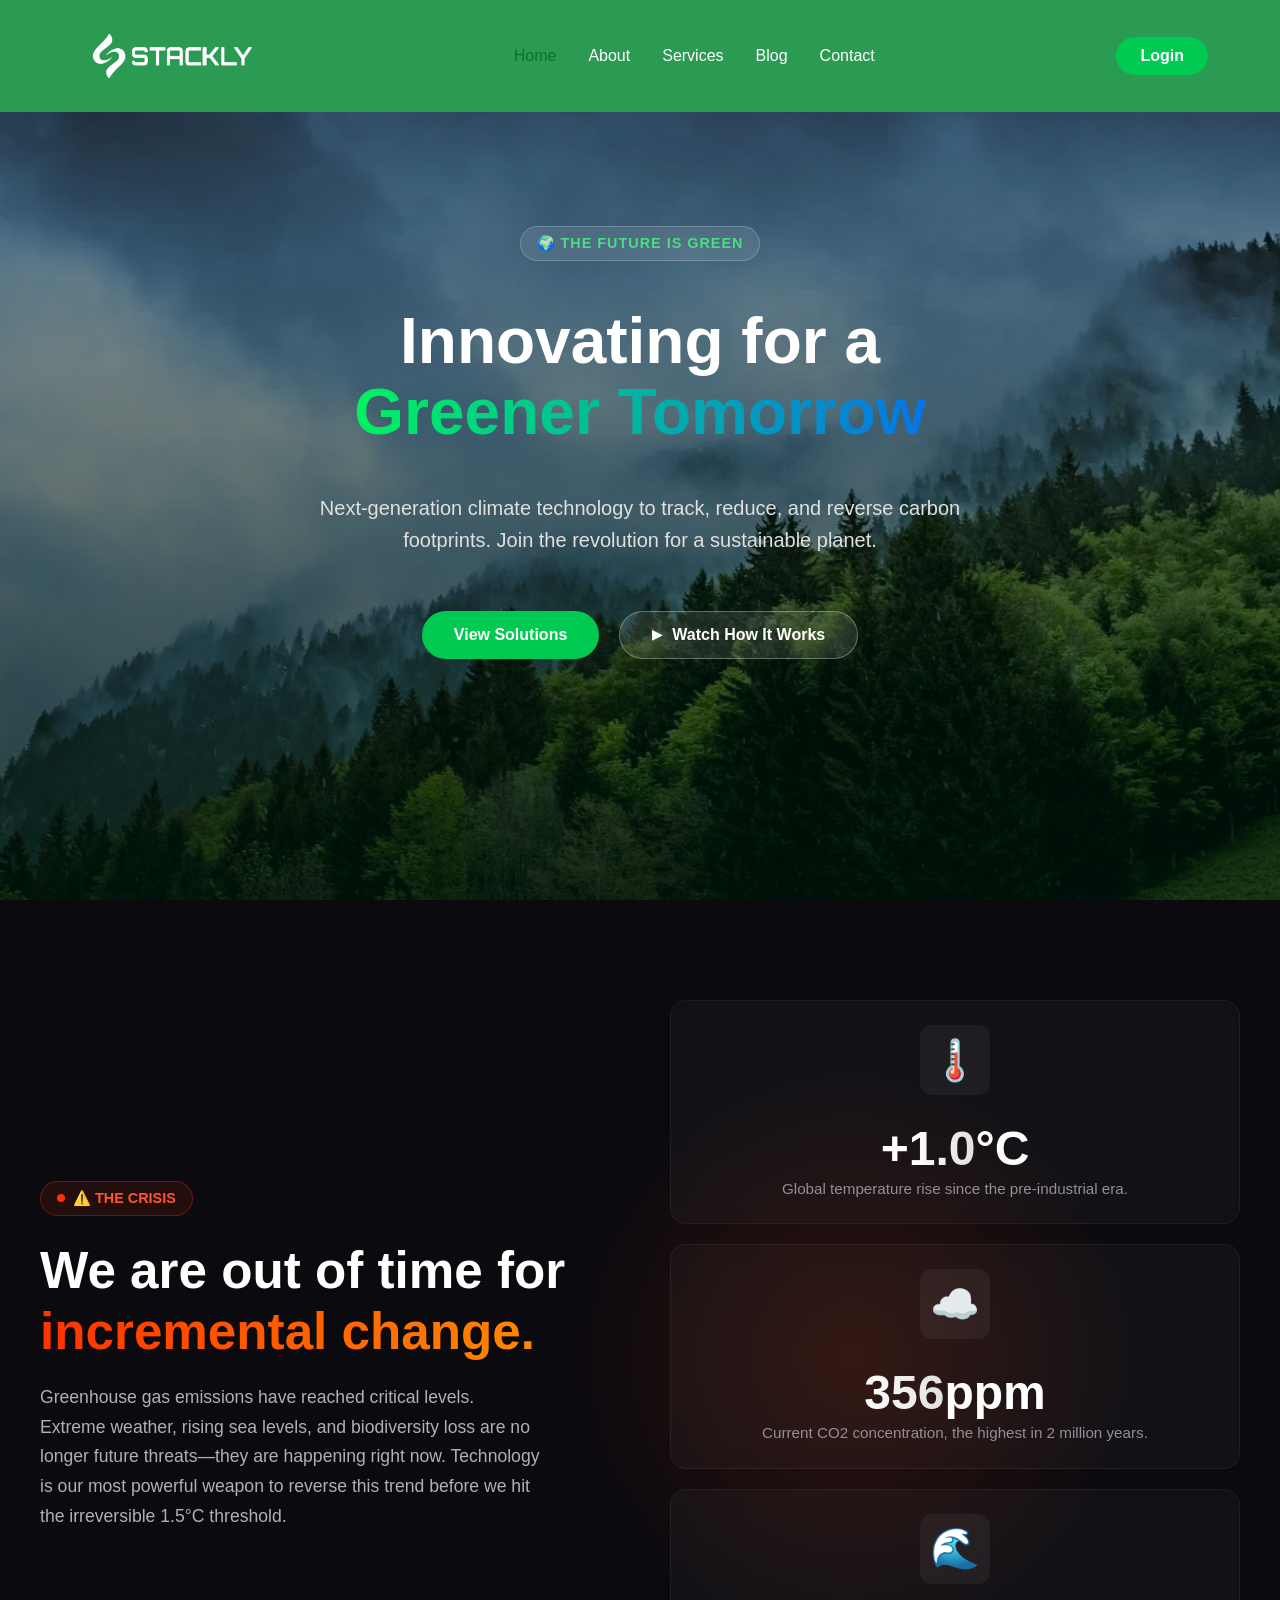
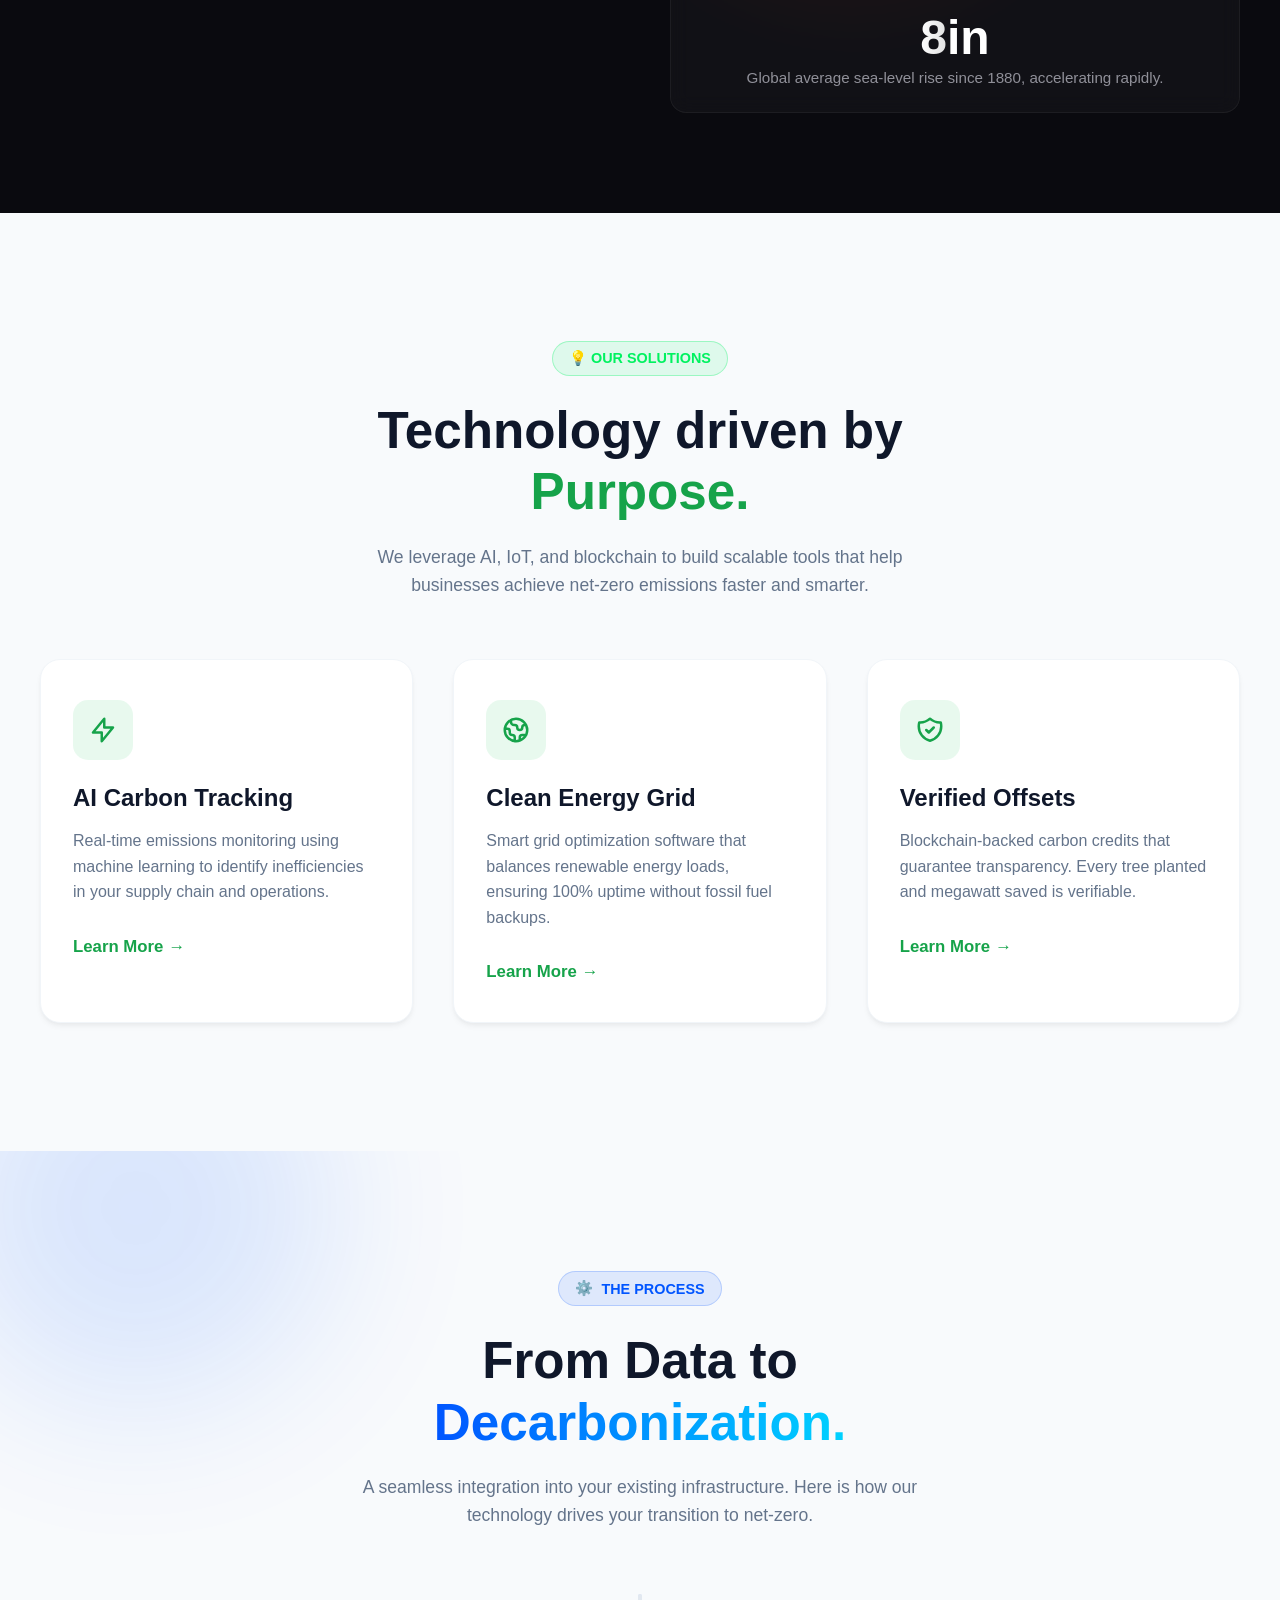
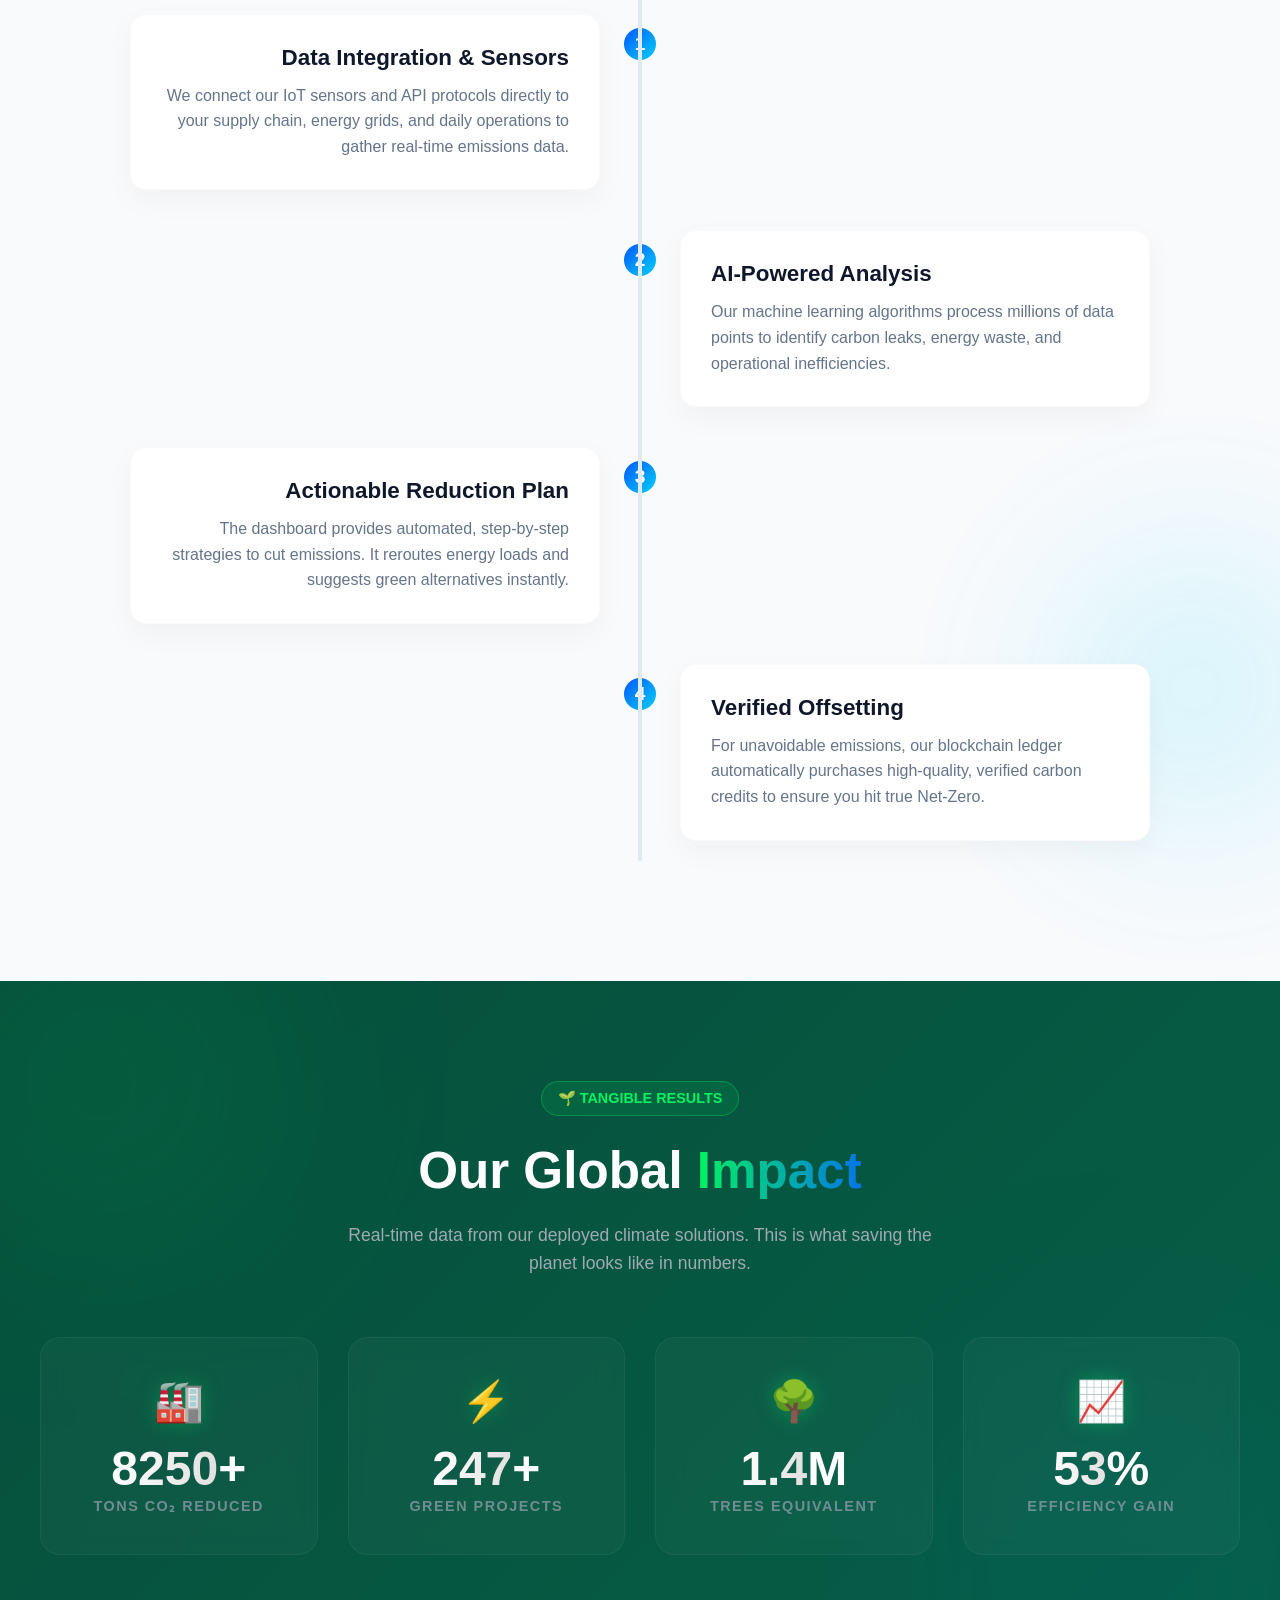
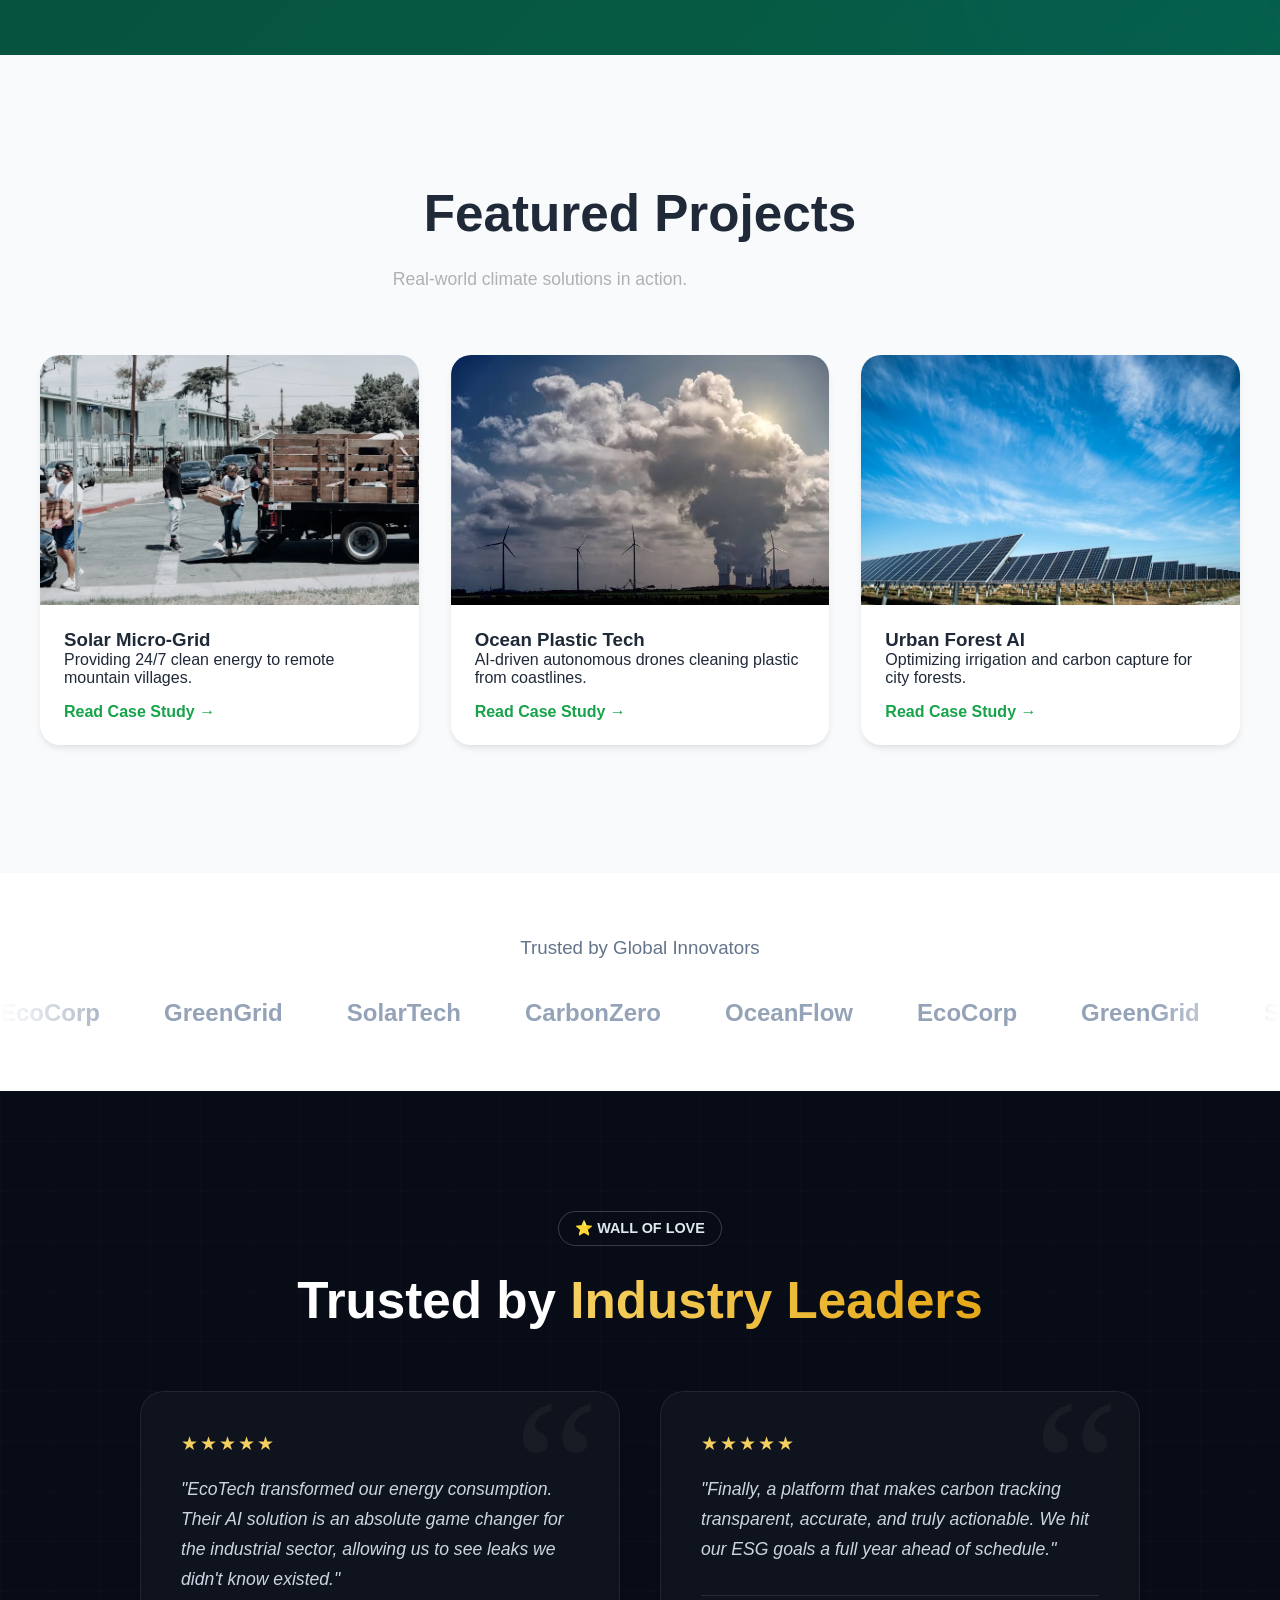
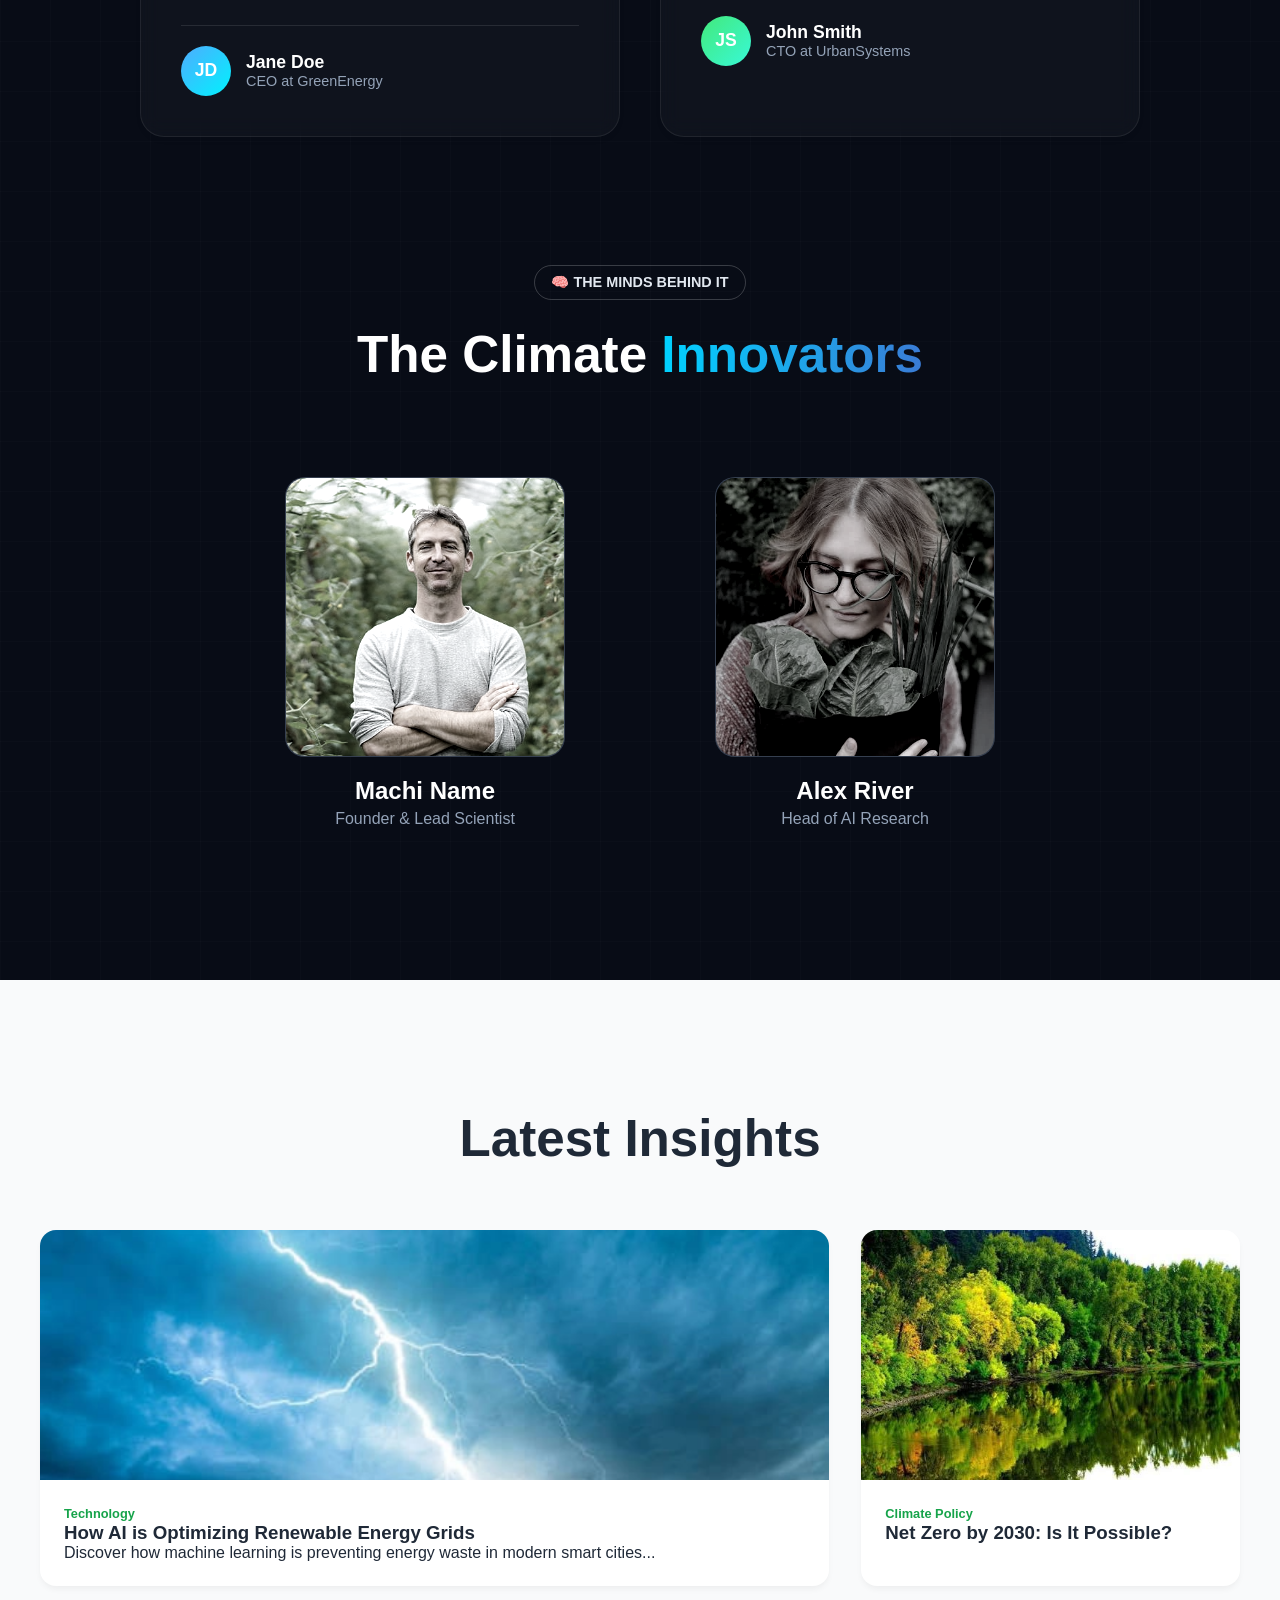
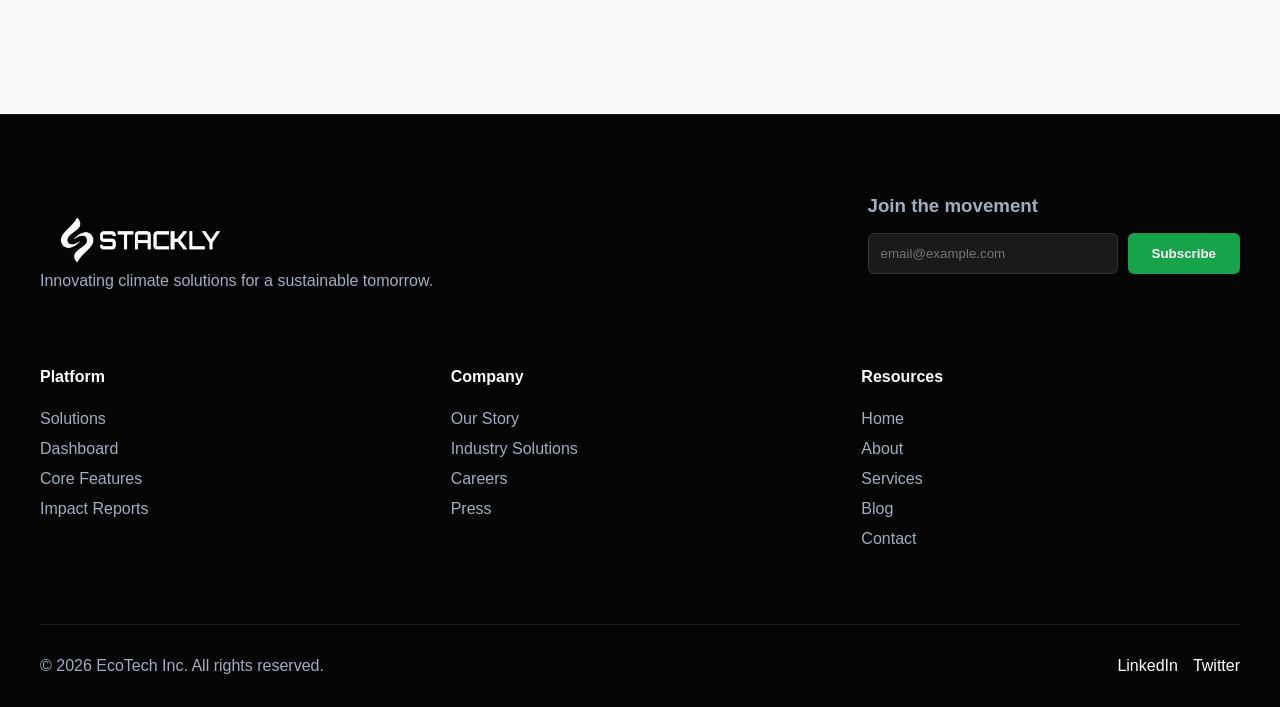
==== commit 28a95486: "Climate Technology" ====
--- a/index.html
+++ b/index.html
@@ -47,104 +47,115 @@
 
 
   <section class="hero-section" id="home">
-
-
-    <div class="hero-bg-slider">
-
-      <div class="slide active" style="background-image: url('./asset/Climate\ 1.webp');"></div>
-
-      <div class="slide" style="background-image: url('./asset/Climate\ 2.webp');"></div>
-
-      <div class="slide" style="background-image: url('./asset/Climate\ 3.webp');"></div>
-
-
-      <div class="overlay"></div>
-    </div>
-
-
-    <div class="hero-container" id="parallax-content">
-
-
-      <div class="reveal-wrapper">
-        <div class="badge reveal-element">🌍 The Future is Green</div>
-      </div>
-
-      <div class="reveal-wrapper">
-        <h1 class="title reveal-element delay-1">
-          Innovating for a <br />
-          <span class="gradient-text">Greener Tomorrow</span>
-        </h1>
-      </div>
-
-      <div class="reveal-wrapper">
-        <p class="subtitle reveal-element delay-2">
-          Next-generation climate technology to track, reduce, and reverse carbon footprints. Join the revolution for a
-          sustainable planet.
-        </p>
-      </div>
-
-      <div class="reveal-wrapper">
-        <div class="hero-buttons reveal-element delay-3">
-          <a href="404.html" class="btn btn-primary glow-effect">View Solutions</a>
-          <a href="404.html" class="btn btn-glass">
-            ▶ Watch How It Works
-          </a>
-        </div>
-      </div>
-
-    </div>
-  </section>
-
-
-  <section class="problem-section" id="impact">
-    <div class="problem-container">
-
-
-      <div class="problem-text scroll-reveal">
-        <div class="badge-warning">⚠️ The Crisis</div>
-        <h2 class="section-title">
-          We are out of time for <br> <span class="text-red">incremental change.</span>
-        </h2>
-        <p class="section-description">
-          Greenhouse gas emissions have reached critical levels. Extreme weather, rising sea levels, and biodiversity
-          loss are no longer future threats—they are happening right now. Technology is our most powerful weapon to
-          reverse this trend before we hit the irreversible 1.5°C threshold.
-        </p>
-      </div>
-
-
-      <div class="problem-stats">
-
-
-        <div class="stat-card scroll-reveal delay-1">
-          <div class="stat-icon">🌡️</div>
+  
+
+  <div class="particles-container">
+    <div class="particle leaf-1"></div>
+    <div class="particle leaf-2"></div>
+    <div class="particle leaf-3"></div>
+    <div class="particle leaf-4"></div>
+  </div>
+
+ 
+  <div class="hero-bg-slider">
+    <div class="slide active" style="background-image: url('./asset/Climate\ 1.webp');"></div>
+    <div class="slide" style="background-image: url('./asset/Climate\ 2.webp');"></div>
+    <div class="slide" style="background-image: url('./asset/Climate\ 3.webp');"></div>
+    <div class="overlay"></div>
+  </div>
+
+  
+  <div class="hero-container" id="parallax-content">
+    <div class="reveal-wrapper">
+      <div class="badge reveal-element">🌍 The Future is Green</div>
+    </div>
+
+    <div class="reveal-wrapper">
+      <h1 class="title reveal-element delay-1">
+        Innovating for a <br />
+        <span class="gradient-text animated-gradient">Greener Tomorrow</span>
+      </h1>
+    </div>
+
+    <div class="reveal-wrapper">
+      <p class="subtitle reveal-element delay-2">
+        Next-generation climate technology to track, reduce, and reverse carbon footprints. Join the revolution for a
+        sustainable planet.
+      </p>
+    </div>
+
+    <div class="reveal-wrapper">
+      <div class="hero-buttons reveal-element delay-3">
+        <a href="404.html" class="btn btn-primary glow-effect">View Solutions</a>
+        <a href="404.html" class="btn btn-glass">
+          <span class="play-icon">▶</span> Watch How It Works
+        </a>
+      </div>
+    </div>
+  </div>
+
+  
+ 
+</section>
+
+<section class="problem-section" id="impact">
+  <!-- Ambient background heat glow -->
+  <div class="heat-glow"></div>
+  
+  <div class="problem-container">
+    
+    <!-- Left Column: Text -->
+    <div class="problem-text scroll-reveal">
+      <div class="badge-warning">
+        <span class="pulse-dot"></span> ⚠️ The Crisis
+      </div>
+      <h2 class="section-title">
+        We are out of time for <br> 
+        <span class="text-red animated-text">incremental change.</span>
+      </h2>
+      <p class="section-description">
+        Greenhouse gas emissions have reached critical levels. Extreme weather, rising sea levels, and biodiversity
+        loss are no longer future threats—they are happening right now. Technology is our most powerful weapon to
+        reverse this trend before we hit the irreversible 1.5°C threshold.
+      </p>
+    </div>
+
+    <!-- Right Column: Stats -->
+    <div class="problem-stats">
+      
+      <div class="stat-card scroll-reveal delay-1">
+        <div class="stat-icon">🌡️</div>
+        <div class="stat-content">
           <div class="stat-number">
             +<span class="counter" data-target="1.2">0</span>°C
           </div>
           <p>Global temperature rise since the pre-industrial era.</p>
         </div>
-
-
-        <div class="stat-card scroll-reveal delay-2">
-          <div class="stat-icon">☁️</div>
+      </div>
+
+      <div class="stat-card scroll-reveal delay-2">
+        <div class="stat-icon">☁️</div>
+        <div class="stat-content">
           <div class="stat-number">
             <span class="counter" data-target="424">0</span> ppm
           </div>
           <p>Current CO2 concentration, the highest in 2 million years.</p>
         </div>
-
-
-        <div class="stat-card scroll-reveal delay-3">
-          <div class="stat-icon">🌊</div>
+      </div>
+
+      <div class="stat-card scroll-reveal delay-3">
+        <div class="stat-icon">🌊</div>
+        <div class="stat-content">
           <div class="stat-number">
             <span class="counter" data-target="10">0</span> in
           </div>
           <p>Global average sea-level rise since 1880, accelerating rapidly.</p>
         </div>
-
-      </div>
-    </div>
-  </section>
+      </div>
+
+    </div>
+  </div>
+</section>
 
 
   <section class="solutions-section" id="solutions">
@@ -214,100 +225,135 @@
   </section>
 
   <section class="how-it-works-section" id="process">
-    <div class="how-container">
-
-
-      <div class="section-header scroll-reveal">
-        <div class="badge-blue">⚙️ The Process</div>
-        <h2 class="section-title text-dark">
-          From Data to <span class="text-blue">Decarbonization.</span>
-        </h2>
-        <p class="section-description text-gray">
-          A seamless integration into your existing infrastructure. Here is how our technology drives your transition to
-          net-zero.
-        </p>
-      </div>
-
-
-      <div class="timeline">
-
-
-        <div class="timeline-item left scroll-reveal delay-1">
-          <div class="timeline-dot">1</div>
-          <div class="timeline-content">
-            <h3>Data Integration & Sensors</h3>
-            <p>We connect our IoT sensors and API protocols directly to your supply chain, energy grids, and daily
-              operations to gather real-time emissions data.</p>
-          </div>
-        </div>
-
-
-        <div class="timeline-item right scroll-reveal delay-2">
-          <div class="timeline-dot">2</div>
-          <div class="timeline-content">
-            <h3>AI-Powered Analysis</h3>
-            <p>Our machine learning algorithms process millions of data points to identify carbon leaks, energy waste,
-              and operational inefficiencies.</p>
-          </div>
-        </div>
-
-
-        <div class="timeline-item left scroll-reveal delay-3">
-          <div class="timeline-dot">3</div>
-          <div class="timeline-content">
-            <h3>Actionable Reduction Plan</h3>
-            <p>The dashboard provides automated, step-by-step strategies to cut emissions. It reroutes energy loads and
-              suggests green alternatives instantly.</p>
-          </div>
-        </div>
-
-
-        <div class="timeline-item right scroll-reveal delay-4">
-          <div class="timeline-dot">4</div>
-          <div class="timeline-content">
-            <h3>Verified Offsetting</h3>
-            <p>For unavoidable emissions, our blockchain ledger automatically purchases high-quality, verified carbon
-              credits to ensure you hit true Net-Zero.</p>
-          </div>
-        </div>
-
-      </div>
-    </div>
-  </section>
-
-
-  <section class="impact-section">
-    <div class="impact-container">
-
-      <div class="impact-header scroll-reveal">
-        <h2 class="section-title">Our Global Impact</h2>
-        <p class="section-description">Real-time data from our deployed climate solutions.</p>
-      </div>
-
-      <div class="impact-grid">
-
-        <div class="impact-card scroll-reveal">
-          <div class="stat-number"><span class="counter" data-target="15000">0</span>+</div>
-          <p class="stat-label">Tons CO₂ Reduced</p>
-        </div>
-
-        <div class="impact-card scroll-reveal delay-1">
-          <div class="stat-number"><span class="counter" data-target="450">0</span>+</div>
-          <p class="stat-label">Green Projects</p>
-        </div>
-
-        <div class="impact-card scroll-reveal delay-2">
-          <div class="stat-number"><span class="counter" data-target="2.5">0</span>M</div>
-          <p class="stat-label">Trees Equivalent</p>
-        </div>
-
-        <div class="impact-card scroll-reveal delay-3">
-          <div class="stat-number"><span class="counter" data-target="98">0</span>%</div>
-          <p class="stat-label">Efficiency Gain</p>
-        </div>
-      </div>
-    </div>
-  </section>
+  <!-- Subtle animated background elements -->
+  <div class="bg-shape shape-blue"></div>
+  <div class="bg-shape shape-cyan"></div>
+
+  <div class="how-container">
+    
+    <!-- Header -->
+    <div class="section-header scroll-reveal">
+      <div class="badge-blue">
+        <span class="gear-icon">⚙️</span> The Process
+      </div>
+      <h2 class="section-title text-dark">
+        From Data to <br class="mobile-break">
+        <span class="text-blue animated-gradient-blue">Decarbonization.</span>
+      </h2>
+      <p class="section-description text-gray">
+        A seamless integration into your existing infrastructure. Here is how our technology drives your transition to net-zero.
+      </p>
+    </div>
+
+    <!-- Timeline -->
+    <div class="timeline">
+      <!-- The central glowing line -->
+      <div class="timeline-line"></div>
+
+      <!-- Item 1 -->
+      <div class="timeline-item left scroll-reveal delay-1">
+        <div class="timeline-dot">1</div>
+        <div class="timeline-content">
+          <h3>Data Integration & Sensors</h3>
+          <p>We connect our IoT sensors and API protocols directly to your supply chain, energy grids, and daily
+            operations to gather real-time emissions data.</p>
+        </div>
+      </div>
+
+      <!-- Item 2 -->
+      <div class="timeline-item right scroll-reveal delay-2">
+        <div class="timeline-dot">2</div>
+        <div class="timeline-content">
+          <h3>AI-Powered Analysis</h3>
+          <p>Our machine learning algorithms process millions of data points to identify carbon leaks, energy waste,
+            and operational inefficiencies.</p>
+        </div>
+      </div>
+
+      <!-- Item 3 -->
+      <div class="timeline-item left scroll-reveal delay-3">
+        <div class="timeline-dot">3</div>
+        <div class="timeline-content">
+          <h3>Actionable Reduction Plan</h3>
+          <p>The dashboard provides automated, step-by-step strategies to cut emissions. It reroutes energy loads and
+            suggests green alternatives instantly.</p>
+        </div>
+      </div>
+
+      <!-- Item 4 -->
+      <div class="timeline-item right scroll-reveal delay-4">
+        <div class="timeline-dot">4</div>
+        <div class="timeline-content">
+          <h3>Verified Offsetting</h3>
+          <p>For unavoidable emissions, our blockchain ledger automatically purchases high-quality, verified carbon
+            credits to ensure you hit true Net-Zero.</p>
+        </div>
+      </div>
+
+    </div>
+  </div>
+</section>
+
+<section class="impact-section" id="impact">
+  <!-- Animated Background Orbs -->
+  <div class="impact-bg-orb orb-1"></div>
+  <div class="impact-bg-orb orb-2"></div>
+
+  <div class="impact-container">
+    
+    <!-- Header -->
+    <div class="impact-header scroll-reveal">
+      <div class="badge-green">🌱 Tangible Results</div>
+      <h2 class="section-title text-white">
+        Our Global <span class="text-gradient-green">Impact</span>
+      </h2>
+      <p class="section-description">
+        Real-time data from our deployed climate solutions. This is what saving the planet looks like in numbers.
+      </p>
+    </div>
+
+    <!-- Stats Grid -->
+    <div class="impact-grid">
+      
+      <div class="impact-card scroll-reveal float-1">
+        <div class="card-icon">🏭</div>
+        <div class="stat-number">
+          <span class="counter" data-target="15000">0</span>+
+        </div>
+        <p class="stat-label">Tons CO₂ Reduced</p>
+        <div class="card-glow"></div>
+      </div>
+
+      <div class="impact-card scroll-reveal delay-1 float-2">
+        <div class="card-icon">⚡</div>
+        <div class="stat-number">
+          <span class="counter" data-target="450">0</span>+
+        </div>
+        <p class="stat-label">Green Projects</p>
+        <div class="card-glow"></div>
+      </div>
+
+      <div class="impact-card scroll-reveal delay-2 float-3">
+        <div class="card-icon">🌳</div>
+        <div class="stat-number">
+          <span class="counter" data-target="2.5">0</span>M
+        </div>
+        <p class="stat-label">Trees Equivalent</p>
+        <div class="card-glow"></div>
+      </div>
+
+      <div class="impact-card scroll-reveal delay-3 float-4">
+        <div class="card-icon">📈</div>
+        <div class="stat-number">
+          <span class="counter" data-target="98">0</span>%
+        </div>
+        <p class="stat-label">Efficiency Gain</p>
+        <div class="card-glow"></div>
+      </div>
+
+    </div>
+  </div>
+</section>
 
   <section class="projects-section" id="projects">
     <div class="projects-container">
@@ -370,41 +416,96 @@
   </section>
 
   <section class="trust-section" id="about">
-    <div class="trust-container">
-
-      <div class="section-header scroll-reveal">
-        <h2 class="section-title">Trusted by Industry Leaders</h2>
-      </div>
-
-      <div class="trust-grid">
-        <div class="trust-card scroll-reveal">
-          <p>"EcoTech transformed our energy consumption. Their AI solution is a game changer for the industry."</p>
-          <div class="author">- Jane Doe, CEO at GreenEnergy</div>
-        </div>
-        <div class="trust-card scroll-reveal delay-1">
-          <p>"Finally, a platform that makes carbon tracking transparent, accurate, and truly actionable."</p>
-          <div class="author">- John Smith, CTO at UrbanSystems</div>
-        </div>
-      </div>
-
-      <div class="section-header scroll-reveal" style="margin-top: 6rem;">
-        <h2 class="section-title">The Climate Innovators</h2>
-      </div>
-
-      <div class="team-grid">
-        <div class="team-member scroll-reveal">
-          <div class="member-img"><img src="./asset/clim4.webp" alt=""></div>
+  <!-- Subtle animated background grid -->
+  <div class="trust-bg-grid"></div>
+
+  <div class="trust-container">
+
+    <!-- TESTIMONIALS HEADER -->
+    <div class="section-header scroll-reveal">
+      <div class="badge-outline">⭐ Wall of Love</div>
+      <h2 class="section-title text-white">
+        Trusted by <span class="text-gradient-gold">Industry Leaders</span>
+      </h2>
+    </div>
+
+    <!-- TESTIMONIALS GRID -->
+    <div class="trust-grid">
+      
+      <div class="trust-card scroll-reveal">
+        <div class="quote-mark">“</div>
+        <div class="stars">★★★★★</div>
+        <p class="quote-text">
+          "EcoTech transformed our energy consumption. Their AI solution is an absolute game changer for the industrial sector, allowing us to see leaks we didn't know existed."
+        </p>
+        <div class="author-info">
+          <div class="author-avatar avatar-1">JD</div>
+          <div class="author-details">
+            <span class="author-name">Jane Doe</span>
+            <span class="author-role">CEO at GreenEnergy</span>
+          </div>
+        </div>
+      </div>
+
+      <div class="trust-card scroll-reveal delay-1">
+        <div class="quote-mark">“</div>
+        <div class="stars">★★★★★</div>
+        <p class="quote-text">
+          "Finally, a platform that makes carbon tracking transparent, accurate, and truly actionable. We hit our ESG goals a full year ahead of schedule."
+        </p>
+        <div class="author-info">
+          <div class="author-avatar avatar-2">JS</div>
+          <div class="author-details">
+            <span class="author-name">John Smith</span>
+            <span class="author-role">CTO at UrbanSystems</span>
+          </div>
+        </div>
+      </div>
+
+    </div>
+
+    <!-- TEAM HEADER -->
+    <div class="section-header scroll-reveal" style="margin-top: 8rem;">
+      <div class="badge-outline">🧠 The Minds Behind It</div>
+      <h2 class="section-title text-white">
+        The Climate <span class="text-gradient-blue">Innovators</span>
+      </h2>
+    </div>
+
+    <!-- TEAM GRID -->
+    <div class="team-grid">
+      
+      <div class="team-member scroll-reveal float-element">
+        <div class="img-wrapper">
+          <img src="./asset/clim4.webp" alt="Machi Name">
+          <div class="social-overlay">
+            <a href="404.html" class="social-icon">in</a>
+            <a href="404.html" class="social-icon">𝕏</a>
+          </div>
+        </div>
+        <div class="member-info">
           <h3>Machi Name</h3>
           <p>Founder & Lead Scientist</p>
         </div>
-        <div class="team-member scroll-reveal delay-1">
-          <div class="member-img"><img src="./asset/clim5.webp" alt=""></div>
-          <h3>Team Member</h3>
+      </div>
+
+      <div class="team-member scroll-reveal delay-1 float-element-alt">
+        <div class="img-wrapper">
+          <img src="./asset/clim5.webp" alt="Team Member">
+          <div class="social-overlay">
+            <a href="404.html" class="social-icon">in</a>
+            <a href="404.html" class="social-icon">𝕏</a>
+          </div>
+        </div>
+        <div class="member-info">
+          <h3>Alex River</h3>
           <p>Head of AI Research</p>
         </div>
       </div>
-    </div>
-  </section>
+
+    </div>
+  </div>
+</section>
 
   <section class="blog-section" id="blog">
     <div class="blog-container">
@@ -607,6 +708,68 @@
 
     });
 
+    document.addEventListener("DOMContentLoaded", function() {
+  const slides = document.querySelectorAll('.slide');
+  let currentSlide = 0;
+
+  setInterval(() => {
+    slides[currentSlide].classList.remove('active');
+    currentSlide = (currentSlide + 1) % slides.length;
+    slides[currentSlide].classList.add('active');
+  }, 5000); // Changes image every 5 seconds
+});
+
+document.addEventListener("DOMContentLoaded", () => {
+  // 1. SCROLL REVEAL LOGIC
+  const revealElements = document.querySelectorAll(".scroll-reveal");
+  
+  const revealOptions = {
+    threshold: 0.2, // Triggers when 20% of the element is visible
+    rootMargin: "0px 0px -50px 0px"
+  };
+
+  const revealOnScroll = new IntersectionObserver(function(entries, observer) {
+    entries.forEach(entry => {
+      if (!entry.isIntersecting) return;
+      
+      // Add 'active' class to trigger CSS transition
+      entry.target.classList.add("active");
+      
+      // If the element has counters, start them
+      const counters = entry.target.querySelectorAll(".counter");
+      counters.forEach(counter => animateCounter(counter));
+      
+      // Stop observing once revealed
+      observer.unobserve(entry.target);
+    });
+  }, revealOptions);
+
+  revealElements.forEach(el => revealOnScroll.observe(el));
+
+  // 2. NUMBER COUNTER ANIMATION
+  function animateCounter(counter) {
+    const target = parseFloat(counter.getAttribute("data-target"));
+    const duration = 2000; // 2 seconds
+    const frameRate = 30; // ms per frame
+    const totalFrames = duration / frameRate;
+    const increment = target / totalFrames;
+    let current = 0;
+    
+    // Check if the number has a decimal point
+    const isDecimal = target % 1 !== 0; 
+
+    const timer = setInterval(() => {
+      current += increment;
+      if (current >= target) {
+        current = target;
+        clearInterval(timer);
+      }
+      // Format number: 1 decimal place if needed, else whole number
+      counter.innerText = isDecimal ? current.toFixed(1) : Math.floor(current);
+    }, frameRate);
+  }
+});
+
 
   </script>
 
--- a/style.css
+++ b/style.css
@@ -1453,4 +1453,1065 @@
 
 a {
     text-decoration: none;
+}
+
+
+/* --- HERO SECTION BASE --- */
+.hero-section {
+  position: relative;
+  height: 100vh;
+  width: 100%;
+  display: flex;
+  align-items: center;
+  justify-content: center;
+  overflow: hidden;
+  text-align: center;
+  color: #ffffff;
+  font-family: 'Inter', sans-serif; /* Replace with your font */
+}
+
+/* --- BACKGROUND SLIDER & OVERLAY --- */
+.hero-bg-slider {
+  position: absolute;
+  top: 0;
+  left: 0;
+  width: 100%;
+  height: 100%;
+  z-index: 1;
+}
+
+.slide {
+  position: absolute;
+  top: 0;
+  left: 0;
+  width: 100%;
+  height: 100%;
+  background-size: cover;
+  background-position: center;
+  opacity: 0;
+  transform: scale(1.05); /* Slight zoom for dramatic effect */
+  transition: opacity 1.5s ease-in-out, transform 10s linear;
+}
+
+.slide.active {
+  opacity: 1;
+  transform: scale(1);
+}
+
+.overlay {
+  position: absolute;
+  top: 0; left: 0; width: 100%; height: 100%;
+  background: linear-gradient(to bottom, rgba(0,0,0,0.3) 0%, rgba(0,20,10,0.8) 100%);
+  z-index: 2;
+}
+
+/* --- HERO CONTENT --- */
+.hero-container {
+  position: relative;
+  z-index: 10;
+  max-width: 800px;
+  padding: 0 20px;
+  display: flex;
+  flex-direction: column;
+  align-items: center;
+}
+
+/* --- BADGE --- */
+.badge {
+  display: inline-block;
+  padding: 8px 16px;
+  border-radius: 50px;
+  background: rgba(255, 255, 255, 0.1);
+  border: 1px solid rgba(255, 255, 255, 0.2);
+  backdrop-filter: blur(10px);
+  font-size: 0.9rem;
+  font-weight: 600;
+  letter-spacing: 1px;
+  text-transform: uppercase;
+  margin-bottom: 20px;
+}
+
+/* --- TYPOGRAPHY --- */
+.title {
+  font-size: clamp(2.5rem, 5vw, 4.5rem);
+  font-weight: 800;
+  line-height: 1.1;
+  margin-bottom: 20px;
+}
+
+.animated-gradient {
+  background: linear-gradient(270deg, #00f260, #0575e6, #00f260);
+  background-size: 200% auto;
+  -webkit-background-clip: text;
+  -webkit-text-fill-color: transparent;
+  animation: gradientFlow 4s ease infinite;
+}
+
+.subtitle {
+  font-size: clamp(1rem, 2vw, 1.25rem);
+  color: #e0e0e0;
+  margin-bottom: 40px;
+  line-height: 1.6;
+  max-width: 650px;
+}
+
+/* --- BUTTONS --- */
+.hero-buttons {
+  display: flex;
+  gap: 20px;
+  justify-content: center;
+  flex-wrap: wrap;
+}
+
+.btn {
+  padding: 14px 32px;
+  border-radius: 30px;
+  text-decoration: none;
+  font-weight: 600;
+  font-size: 1rem;
+  transition: all 0.3s ease;
+  display: flex;
+  align-items: center;
+  gap: 10px;
+}
+
+.btn-primary {
+  background: #00ca51;
+  color: #fff;
+  border: none;
+}
+
+.glow-effect:hover {
+  background: #00f260;
+  box-shadow: 0 0 20px rgba(0, 242, 96, 0.6);
+  transform: translateY(-3px);
+}
+
+.btn-glass {
+  background: rgba(255, 255, 255, 0.1);
+  border: 1px solid rgba(255, 255, 255, 0.3);
+  color: #fff;
+  backdrop-filter: blur(10px);
+}
+
+.btn-glass:hover {
+  background: rgba(255, 255, 255, 0.2);
+  transform: translateY(-3px);
+}
+
+.play-icon {
+  font-size: 0.8rem;
+  transition: transform 0.3s ease;
+}
+.btn-glass:hover .play-icon {
+  transform: scale(1.2);
+  color: #00f260;
+}
+
+/* --- REVEAL ANIMATIONS --- */
+.reveal-wrapper {
+  overflow: hidden; /* Hides content before it slides up */
+}
+
+.reveal-element {
+  opacity: 0;
+  transform: translateY(40px);
+  animation: fadeUp 1s cubic-bezier(0.16, 1, 0.3, 1) forwards;
+}
+
+.delay-1 { animation-delay: 0.2s; }
+.delay-2 { animation-delay: 0.4s; }
+.delay-3 { animation-delay: 0.6s; }
+.delay-4 { animation-delay: 1.2s; } /* Scroll indicator delay */
+
+@keyframes fadeUp {
+  to {
+    opacity: 1;
+    transform: translateY(0);
+  }
+}
+
+@keyframes gradientFlow {
+  0% { background-position: 0% 50%; }
+  50% { background-position: 100% 50%; }
+  100% { background-position: 0% 50%; }
+}
+
+/* --- FLOATING PARTICLES --- */
+.particles-container {
+  position: absolute;
+  top: 0; left: 0; width: 100%; height: 100%;
+  z-index: 5;
+  pointer-events: none; /* Let clicks pass through */
+}
+
+.particle {
+  position: absolute;
+  background: radial-gradient(circle, rgba(0,242,96,0.4) 0%, rgba(0,0,0,0) 70%);
+  border-radius: 50%;
+  animation: floatUp 15s infinite linear;
+}
+
+.leaf-1 { width: 100px; height: 100px; left: 10%; bottom: -100px; animation-duration: 20s; }
+.leaf-2 { width: 150px; height: 150px; left: 80%; bottom: -150px; animation-duration: 25s; animation-delay: -5s; }
+.leaf-3 { width: 50px; height: 50px; left: 40%; bottom: -50px; animation-duration: 15s; animation-delay: -2s; }
+.leaf-4 { width: 120px; height: 120px; left: 60%; bottom: -120px; animation-duration: 22s; animation-delay: -8s; }
+
+@keyframes floatUp {
+  0% { transform: translateY(0) scale(1) rotate(0deg); opacity: 0; }
+  10% { opacity: 1; }
+  90% { opacity: 1; }
+  100% { transform: translateY(-100vh) scale(1.5) rotate(180deg); opacity: 0; }
+}
+
+/* --- SCROLL INDICATOR --- */
+.scroll-indicator {
+  position: absolute;
+  bottom: 30px;
+  left: 50%;
+  transform: translateX(-50%);
+  z-index: 10;
+  display: flex;
+  flex-direction: column;
+  align-items: center;
+  gap: 10px;
+  color: rgba(255, 255, 255, 0.6);
+  font-size: 0.8rem;
+  letter-spacing: 2px;
+  text-transform: uppercase;
+}
+
+.mouse {
+  width: 24px;
+  height: 36px;
+  border: 2px solid rgba(255, 255, 255, 0.6);
+  border-radius: 20px;
+  display: flex;
+  justify-content: center;
+  padding-top: 5px;
+}
+
+.wheel {
+  width: 4px;
+  height: 8px;
+  background: #00f260;
+  border-radius: 2px;
+  animation: scrollWheel 1.5s infinite;
+}
+
+@keyframes scrollWheel {
+  0% { transform: translateY(0); opacity: 1; }
+  100% { transform: translateY(10px); opacity: 0; }
+}
+
+/* --- SECTION BASE --- */
+.problem-section {
+  position: relative;
+  background-color: #0a0a0f; /* Deep dark background */
+  color: #ffffff;
+  padding: 100px 20px;
+  overflow: hidden;
+  font-family: 'Inter', sans-serif;
+}
+
+/* Ambient Heat Glow */
+.heat-glow {
+  position: absolute;
+  top: 50%;
+  right: 10%;
+  width: 600px;
+  height: 600px;
+  background: radial-gradient(circle, rgba(255, 60, 0, 0.15) 0%, rgba(0, 0, 0, 0) 70%);
+  transform: translateY(-50%);
+  animation: pulseHeat 6s infinite alternate ease-in-out;
+  z-index: 0;
+  pointer-events: none;
+}
+
+@keyframes pulseHeat {
+  0% { transform: translateY(-50%) scale(1); opacity: 0.5; }
+  100% { transform: translateY(-50%) scale(1.2); opacity: 1; }
+}
+
+/* --- LAYOUT --- */
+.problem-container {
+  max-width: 1200px;
+  margin: 0 auto;
+  display: grid;
+  grid-template-columns: 1fr 1fr;
+  gap: 60px;
+  align-items: center;
+  position: relative;
+  z-index: 1;
+}
+
+@media (max-width: 900px) {
+  .problem-container {
+    grid-template-columns: 1fr; /* Stacks on mobile */
+    gap: 40px;
+  }
+}
+
+/* --- TEXT AREA --- */
+.badge-warning {
+  display: inline-flex;
+  align-items: center;
+  gap: 8px;
+  background: rgba(255, 60, 0, 0.1);
+  border: 1px solid rgba(255, 60, 0, 0.3);
+  color: #ff5533;
+  padding: 8px 16px;
+  border-radius: 50px;
+  font-size: 0.9rem;
+  font-weight: 600;
+  text-transform: uppercase;
+  margin-bottom: 24px;
+}
+
+.pulse-dot {
+  width: 8px;
+  height: 8px;
+  background-color: #ff3300;
+  border-radius: 50%;
+  animation: blink 1.5s infinite;
+}
+
+@keyframes blink {
+  0%, 100% { opacity: 1; box-shadow: 0 0 8px #ff3300; }
+  50% { opacity: 0.3; box-shadow: none; }
+}
+
+.section-title {
+  font-size: clamp(2rem, 4vw, 3.5rem);
+  font-weight: 800;
+  line-height: 1.2;
+  margin-bottom: 20px;
+}
+
+.text-red {
+  background: linear-gradient(90deg, #ff3300, #ff8800);
+  -webkit-background-clip: text;
+  -webkit-text-fill-color: transparent;
+}
+
+.section-description {
+  font-size: 1.1rem;
+  color: #b0b0b5;
+  line-height: 1.7;
+  max-width: 500px;
+}
+
+/* --- STAT CARDS --- */
+.problem-stats {
+  display: flex;
+  flex-direction: column;
+  gap: 20px;
+}
+
+.stat-card {
+  display: flex;
+  align-items: center;
+  gap: 20px;
+  background: rgba(255, 255, 255, 0.03);
+  border: 1px solid rgba(255, 255, 255, 0.05);
+  backdrop-filter: blur(10px);
+  padding: 24px;
+  border-radius: 16px;
+  transition: all 0.4s ease;
+}
+
+.stat-card:hover {
+  transform: translateX(-10px); /* Slides slightly left on hover */
+  background: rgba(255, 60, 0, 0.05);
+  border-color: rgba(255, 60, 0, 0.3);
+  box-shadow: 0 10px 30px rgba(255, 60, 0, 0.1);
+}
+
+.stat-icon {
+  font-size: 2.5rem;
+  background: rgba(255, 255, 255, 0.05);
+  width: 70px;
+  height: 70px;
+  display: flex;
+  align-items: center;
+  justify-content: center;
+  border-radius: 12px;
+}
+
+.stat-number {
+  font-size: 2.2rem;
+  font-weight: 700;
+  color: #ffffff;
+  margin-bottom: 4px;
+}
+
+.stat-content p {
+  color: #909099;
+  font-size: 0.95rem;
+  margin: 0;
+  line-height: 1.4;
+}
+
+/* --- SCROLL REVEAL ANIMATIONS --- */
+.scroll-reveal {
+  opacity: 0;
+  transform: translateY(40px);
+  transition: opacity 0.8s ease, transform 0.8s ease;
+}
+
+.scroll-reveal.active {
+  opacity: 1;
+  transform: translateY(0);
+}
+
+.delay-1 { transition-delay: 0.2s; }
+.delay-2 { transition-delay: 0.4s; }
+.delay-3 { transition-delay: 0.6s; }
+
+
+/* --- SECTION BASE --- */
+.how-it-works-section {
+  position: relative;
+  background-color: #f8fafc; /* Clean, light high-tech background */
+  padding: 120px 20px;
+  overflow: hidden;
+  font-family: 'Inter', sans-serif;
+}
+
+/* Background floating shapes */
+.bg-shape {
+  position: absolute;
+  border-radius: 50%;
+  filter: blur(80px);
+  z-index: 0;
+  opacity: 0.4;
+  animation: floatShapes 10s infinite alternate ease-in-out;
+}
+.shape-blue {
+  width: 400px; height: 400px;
+  background: rgba(0, 85, 255, 0.3);
+  top: -10%; left: -5%;
+}
+.shape-cyan {
+  width: 300px; height: 300px;
+  background: rgba(0, 210, 255, 0.3);
+  bottom: 10%; right: -5%;
+  animation-delay: -5s;
+}
+@keyframes floatShapes {
+  0% { transform: translate(0, 0) scale(1); }
+  100% { transform: translate(30px, 50px) scale(1.1); }
+}
+
+/* --- HEADER --- */
+.how-container {
+  max-width: 1100px;
+  margin: 0 auto;
+  position: relative;
+  z-index: 1;
+}
+
+.section-header {
+  text-align: center;
+  margin-bottom: 80px;
+}
+
+.badge-blue {
+  display: inline-flex;
+  align-items: center;
+  gap: 8px;
+  background: rgba(0, 85, 255, 0.1);
+  border: 1px solid rgba(0, 85, 255, 0.2);
+  color: #0055ff;
+  padding: 8px 16px;
+  border-radius: 50px;
+  font-size: 0.9rem;
+  font-weight: 600;
+  text-transform: uppercase;
+  margin-bottom: 24px;
+}
+
+.gear-icon {
+  animation: spinSlow 6s linear infinite;
+}
+@keyframes spinSlow { 100% { transform: rotate(360deg); } }
+
+.text-dark {
+  color: #0f172a;
+  font-size: clamp(2rem, 4vw, 3.5rem);
+  font-weight: 800;
+  line-height: 1.2;
+  margin-bottom: 20px;
+}
+
+.text-blue.animated-gradient-blue {
+  background: linear-gradient(90deg, #0055ff, #00d2ff, #0055ff);
+  background-size: 200% auto;
+  -webkit-background-clip: text;
+  -webkit-text-fill-color: transparent;
+  animation: gradientFlowBlue 4s linear infinite;
+}
+@keyframes gradientFlowBlue { 
+  to { background-position: 200% center; } 
+}
+
+.text-gray {
+  color: #64748b;
+  font-size: 1.1rem;
+  max-width: 600px;
+  margin: 0 auto;
+  line-height: 1.6;
+}
+
+/* --- TIMELINE LAYOUT --- */
+.timeline {
+  position: relative;
+  width: 100%;
+}
+
+.timeline-line {
+  position: absolute;
+  top: 0;
+  bottom: 0;
+  left: 50%;
+  width: 4px;
+  background: linear-gradient(to bottom, rgba(0,85,255,0.1), #0055ff, rgba(0,210,255,0.8), rgba(0,210,255,0.1));
+  transform: translateX(-50%);
+  border-radius: 4px;
+}
+
+.timeline-item {
+  position: relative;
+  width: 50%;
+  padding: 20px 40px;
+  box-sizing: border-box;
+}
+
+.timeline-item.left { left: 0; text-align: right; }
+.timeline-item.right { left: 50%; text-align: left; }
+
+/* --- TIMELINE DOTS --- */
+.timeline-dot {
+  position: absolute;
+  top: 30px;
+  width: 40px;
+  height: 40px;
+  background: linear-gradient(135deg, #0055ff, #00d2ff);
+  color: #fff;
+  border: 4px solid #f8fafc;
+  border-radius: 50%;
+  display: flex;
+  align-items: center;
+  justify-content: center;
+  font-weight: 700;
+  font-size: 1.2rem;
+  z-index: 2;
+  box-shadow: 0 0 0 0 rgba(0, 85, 255, 0.4);
+  animation: pulseBlueDot 2s infinite;
+}
+
+.timeline-item.left .timeline-dot { right: -20px; }
+.timeline-item.right .timeline-dot { left: -20px; }
+
+@keyframes pulseBlueDot {
+  70% { box-shadow: 0 0 0 15px rgba(0, 85, 255, 0); }
+  100% { box-shadow: 0 0 0 0 rgba(0, 85, 255, 0); }
+}
+
+/* --- CARDS --- */
+.timeline-content {
+  background: #ffffff;
+  padding: 30px;
+  border-radius: 16px;
+  box-shadow: 0 10px 30px rgba(0, 0, 0, 0.04);
+  border: 1px solid rgba(0, 0, 0, 0.02);
+  transition: all 0.4s cubic-bezier(0.175, 0.885, 0.32, 1.275);
+  position: relative;
+}
+
+/* Hover effects */
+.timeline-item:hover .timeline-content {
+  transform: translateY(-8px) scale(1.02);
+  box-shadow: 0 20px 40px rgba(0, 85, 255, 0.1);
+  border-color: rgba(0, 85, 255, 0.2);
+}
+
+.timeline-content h3 {
+  color: #0f172a;
+  font-size: 1.4rem;
+  font-weight: 700;
+  margin-bottom: 12px;
+}
+
+.timeline-content p {
+  color: #64748b;
+  font-size: 1rem;
+  line-height: 1.6;
+}
+
+/* --- MOBILE RESPONSIVENESS --- */
+.mobile-break { display: none; }
+
+@media screen and (max-width: 900px) {
+  .mobile-break { display: block; }
+  
+  .timeline-line {
+    left: 30px;
+    transform: none;
+  }
+  
+  .timeline-item.left, 
+  .timeline-item.right {
+    width: 100%;
+    left: 0;
+    text-align: left;
+    padding: 20px 0 20px 80px;
+  }
+  
+  .timeline-item.left .timeline-dot,
+  .timeline-item.right .timeline-dot {
+    left: 10px;
+    right: auto;
+  }
+}
+
+/* --- SECTION BASE --- */
+.impact-section {
+  position: relative;
+  background-color: #030a06; /* Very dark green/black */
+  padding: 100px 20px;
+  overflow: hidden;
+  font-family: 'Inter', sans-serif;
+  color: #ffffff;
+}
+
+/* Background Glowing Orbs */
+.impact-bg-orb {
+  position: absolute;
+  border-radius: 50%;
+  filter: blur(100px);
+  z-index: 0;
+  opacity: 0.5;
+  animation: pulseOrb 8s infinite alternate ease-in-out;
+}
+.orb-1 {
+  width: 400px; height: 400px;
+  background: rgba(0, 242, 96, 0.15);
+  top: -100px; left: -100px;
+}
+.orb-2 {
+  width: 500px; height: 500px;
+  background: rgba(5, 117, 230, 0.1);
+  bottom: -150px; right: -100px;
+  animation-delay: -4s;
+}
+
+@keyframes pulseOrb {
+  0% { transform: scale(1); opacity: 0.3; }
+  100% { transform: scale(1.2); opacity: 0.6; }
+}
+
+/* --- LAYOUT & HEADER --- */
+.impact-container {
+  max-width: 1200px;
+  margin: 0 auto;
+  position: relative;
+  z-index: 1;
+}
+
+.impact-header {
+  text-align: center;
+  margin-bottom: 60px;
+}
+
+.badge-green {
+  display: inline-flex;
+  align-items: center;
+  gap: 8px;
+  background: rgba(0, 242, 96, 0.1);
+  border: 1px solid rgba(0, 242, 96, 0.3);
+  color: #00f260;
+  padding: 8px 16px;
+  border-radius: 50px;
+  font-size: 0.9rem;
+  font-weight: 600;
+  text-transform: uppercase;
+  margin-bottom: 24px;
+}
+
+.text-white {
+  color: #ffffff;
+  font-size: clamp(2rem, 4vw, 3.5rem);
+  font-weight: 800;
+  line-height: 1.2;
+  margin-bottom: 20px;
+}
+
+.text-gradient-green {
+  background: linear-gradient(90deg, #00f260, #0575e6);
+  -webkit-background-clip: text;
+  -webkit-text-fill-color: transparent;
+}
+
+.impact-header .section-description {
+  color: #a0aab2;
+  font-size: 1.1rem;
+  max-width: 600px;
+  margin: 0 auto;
+  line-height: 1.6;
+}
+
+/* --- IMPACT GRID & CARDS --- */
+.impact-grid {
+  display: grid;
+  grid-template-columns: repeat(4, 1fr);
+  gap: 30px;
+}
+
+@media (max-width: 1024px) {
+  .impact-grid { grid-template-columns: repeat(2, 1fr); }
+}
+@media (max-width: 600px) {
+  .impact-grid { grid-template-columns: 1fr; }
+}
+
+.impact-card {
+  position: relative;
+  background: rgba(255, 255, 255, 0.03);
+  border: 1px solid rgba(255, 255, 255, 0.05);
+  backdrop-filter: blur(12px);
+  padding: 40px 20px;
+  border-radius: 20px;
+  text-align: center;
+  overflow: hidden;
+  transition: transform 0.4s ease, border-color 0.4s ease;
+}
+
+/* Continuous Floating Animation */
+.float-1 { animation: floatBox 6s ease-in-out infinite; }
+.float-2 { animation: floatBox 6s ease-in-out infinite 1.5s; }
+.float-3 { animation: floatBox 6s ease-in-out infinite 3s; }
+.float-4 { animation: floatBox 6s ease-in-out infinite 4.5s; }
+
+@keyframes floatBox {
+  0%, 100% { transform: translateY(0); }
+  50% { transform: translateY(-10px); }
+}
+
+/* Hover Interaction */
+.impact-card:hover {
+  transform: translateY(-15px) scale(1.02) !important; /* Overrides float */
+  border-color: rgba(0, 242, 96, 0.5);
+  animation: none; 
+}
+
+/* Bottom Glow effect on Hover */
+.card-glow {
+  position: absolute;
+  bottom: 0; left: 0;
+  width: 100%; height: 4px;
+  background: linear-gradient(90deg, #00f260, #0575e6);
+  opacity: 0;
+  transition: opacity 0.4s ease, height 0.4s ease;
+}
+
+.impact-card:hover .card-glow {
+  opacity: 1;
+  height: 6px;
+  box-shadow: 0 -10px 30px rgba(0, 242, 96, 0.4);
+}
+
+/* --- CARD CONTENT --- */
+.card-icon {
+  font-size: 2.5rem;
+  margin-bottom: 20px;
+  display: inline-block;
+  filter: drop-shadow(0 0 10px rgba(0, 242, 96, 0.3));
+}
+
+.stat-number {
+  font-size: 3rem;
+  font-weight: 800;
+  color: #ffffff;
+  margin-bottom: 5px;
+  display: flex;
+  justify-content: center;
+  align-items: center;
+  line-height: 1;
+}
+
+.stat-number .counter {
+  background: linear-gradient(90deg, #ffffff, #e0e0e0);
+  -webkit-background-clip: text;
+  -webkit-text-fill-color: transparent;
+}
+
+.impact-card:hover .stat-number .counter {
+  background: linear-gradient(90deg, #00f260, #0575e6);
+  -webkit-background-clip: text;
+  -webkit-text-fill-color: transparent;
+}
+
+.stat-label {
+  font-size: 0.9rem;
+  color: #8b99a6;
+  text-transform: uppercase;
+  letter-spacing: 1.5px;
+  font-weight: 600;
+  margin: 0;
+}
+
+/* --- SECTION BASE --- */
+.trust-section {
+  position: relative;
+  background-color: #080c16; /* Deep enterprise navy/slate */
+  padding: 120px 20px;
+  overflow: hidden;
+  font-family: 'Inter', sans-serif;
+  color: #ffffff;
+}
+
+/* Moving Background Grid */
+.trust-bg-grid {
+  position: absolute;
+  top: 0; left: 0; right: 0; bottom: 0;
+  background-image: 
+    linear-gradient(rgba(255, 255, 255, 0.03) 1px, transparent 1px),
+    linear-gradient(90deg, rgba(255, 255, 255, 0.03) 1px, transparent 1px);
+  background-size: 50px 50px;
+  z-index: 0;
+  animation: panGrid 20s linear infinite;
+  opacity: 0.5;
+}
+@keyframes panGrid {
+  0% { transform: translateY(0); }
+  100% { transform: translateY(50px); }
+}
+
+.trust-container {
+  max-width: 1000px;
+  margin: 0 auto;
+  position: relative;
+  z-index: 1;
+}
+
+/* --- HEADERS --- */
+.section-header {
+  text-align: center;
+  margin-bottom: 60px;
+}
+
+.badge-outline {
+  display: inline-flex;
+  align-items: center;
+  gap: 8px;
+  background: transparent;
+  border: 1px solid rgba(255, 255, 255, 0.2);
+  color: #e2e8f0;
+  padding: 8px 16px;
+  border-radius: 50px;
+  font-size: 0.9rem;
+  font-weight: 600;
+  text-transform: uppercase;
+  margin-bottom: 24px;
+}
+
+.text-gradient-gold {
+  background: linear-gradient(90deg, #f5d061, #e6a817);
+  -webkit-background-clip: text;
+  -webkit-text-fill-color: transparent;
+}
+.text-gradient-blue {
+  background: linear-gradient(90deg, #00d2ff, #3a7bd5);
+  -webkit-background-clip: text;
+  -webkit-text-fill-color: transparent;
+}
+
+/* --- TESTIMONIALS GRID --- */
+.trust-grid {
+  display: grid;
+  grid-template-columns: repeat(2, 1fr);
+  gap: 40px;
+}
+@media (max-width: 800px) {
+  .trust-grid { grid-template-columns: 1fr; }
+}
+
+.trust-card {
+  position: relative;
+  background: rgba(255, 255, 255, 0.03);
+  border: 1px solid rgba(255, 255, 255, 0.08);
+  border-radius: 24px;
+  padding: 40px;
+  backdrop-filter: blur(10px);
+  transition: transform 0.4s ease, border-color 0.4s ease, box-shadow 0.4s ease;
+  overflow: hidden;
+}
+
+.trust-card:hover {
+  transform: translateY(-10px);
+  border-color: rgba(245, 208, 97, 0.4);
+  box-shadow: 0 20px 40px rgba(0, 0, 0, 0.5);
+}
+
+.quote-mark {
+  position: absolute;
+  top: -20px;
+  right: 20px;
+  font-size: 12rem;
+  color: rgba(255, 255, 255, 0.04);
+  font-family: Georgia, serif;
+  line-height: 1;
+  pointer-events: none;
+}
+
+.stars {
+  color: #f5d061;
+  font-size: 1.2rem;
+  letter-spacing: 2px;
+  margin-bottom: 20px;
+}
+
+.quote-text {
+  font-size: 1.1rem;
+  color: #cbd5e1;
+  line-height: 1.7;
+  font-style: italic;
+  margin-bottom: 30px;
+  position: relative;
+  z-index: 2;
+}
+
+/* Author Info */
+.author-info {
+  display: flex;
+  align-items: center;
+  gap: 15px;
+  border-top: 1px solid rgba(255, 255, 255, 0.1);
+  padding-top: 20px;
+}
+
+.author-avatar {
+  width: 50px; height: 50px;
+  border-radius: 50%;
+  display: flex;
+  align-items: center;
+  justify-content: center;
+  font-weight: 700;
+  font-size: 1.1rem;
+}
+.avatar-1 { background: linear-gradient(135deg, #4facfe 0%, #00f2fe 100%); }
+.avatar-2 { background: linear-gradient(135deg, #43e97b 0%, #38f9d7 100%); }
+
+.author-details {
+  display: flex;
+  flex-direction: column;
+}
+.author-name {
+  font-weight: 700;
+  font-size: 1.1rem;
+  color: #ffffff;
+}
+.author-role {
+  font-size: 0.9rem;
+  color: #94a3b8;
+}
+
+/* --- TEAM GRID --- */
+.team-grid {
+  display: grid;
+  grid-template-columns: repeat(2, 1fr);
+  gap: 60px;
+  max-width: 800px;
+  margin: 0 auto;
+}
+@media (max-width: 700px) {
+  .team-grid { grid-template-columns: 1fr; gap: 40px; }
+}
+
+.team-member {
+  text-align: center;
+}
+
+/* Subtle continuous floating for team members */
+.float-element { animation: floatTeam 7s ease-in-out infinite; }
+.float-element-alt { animation: floatTeam 8s ease-in-out infinite 2s; }
+
+@keyframes floatTeam {
+  0%, 100% { transform: translateY(0); }
+  50% { transform: translateY(-12px); }
+}
+
+/* Image styling & Hover effects */
+.img-wrapper {
+  position: relative;
+  width: 100%;
+  aspect-ratio: 1 / 1;
+  max-width: 280px;
+  margin: 0 auto 20px;
+  border-radius: 20px;
+  overflow: hidden;
+  border: 1px solid rgba(255, 255, 255, 0.1);
+  background: #1e293b;
+}
+
+.img-wrapper img {
+  width: 100%;
+  height: 100%;
+  object-fit: cover;
+  transition: transform 0.6s ease, filter 0.6s ease;
+  filter: grayscale(80%) contrast(1.2); /* Sleek corporate look */
+}
+
+.team-member:hover .img-wrapper img {
+  transform: scale(1.1);
+  filter: grayscale(0%) contrast(1); /* Full color on hover */
+}
+
+/* Social Overlay Slide-up */
+.social-overlay {
+  position: absolute;
+  bottom: 0; left: 0; right: 0;
+  background: linear-gradient(to top, rgba(0,0,0,0.9), transparent);
+  padding: 30px 20px 20px;
+  display: flex;
+  justify-content: center;
+  gap: 15px;
+  transform: translateY(100%);
+  transition: transform 0.4s cubic-bezier(0.175, 0.885, 0.32, 1.275);
+}
+
+.team-member:hover .social-overlay {
+  transform: translateY(0);
+}
+
+.social-icon {
+  width: 40px; height: 40px;
+  background: rgba(255, 255, 255, 0.1);
+  backdrop-filter: blur(5px);
+  color: #fff;
+  border-radius: 50%;
+  display: flex;
+  align-items: center;
+  justify-content: center;
+  text-decoration: none;
+  font-weight: bold;
+  border: 1px solid rgba(255, 255, 255, 0.2);
+  transition: background 0.3s ease, transform 0.3s ease;
+}
+.social-icon:hover {
+  background: #3a7bd5;
+  transform: translateY(-5px);
+}
+
+.member-info h3 {
+  font-size: 1.5rem;
+  font-weight: 700;
+  margin-bottom: 5px;
+  color: #ffffff;
+}
+
+.member-info p {
+  color: #94a3b8;
+  font-size: 1rem;
 }
